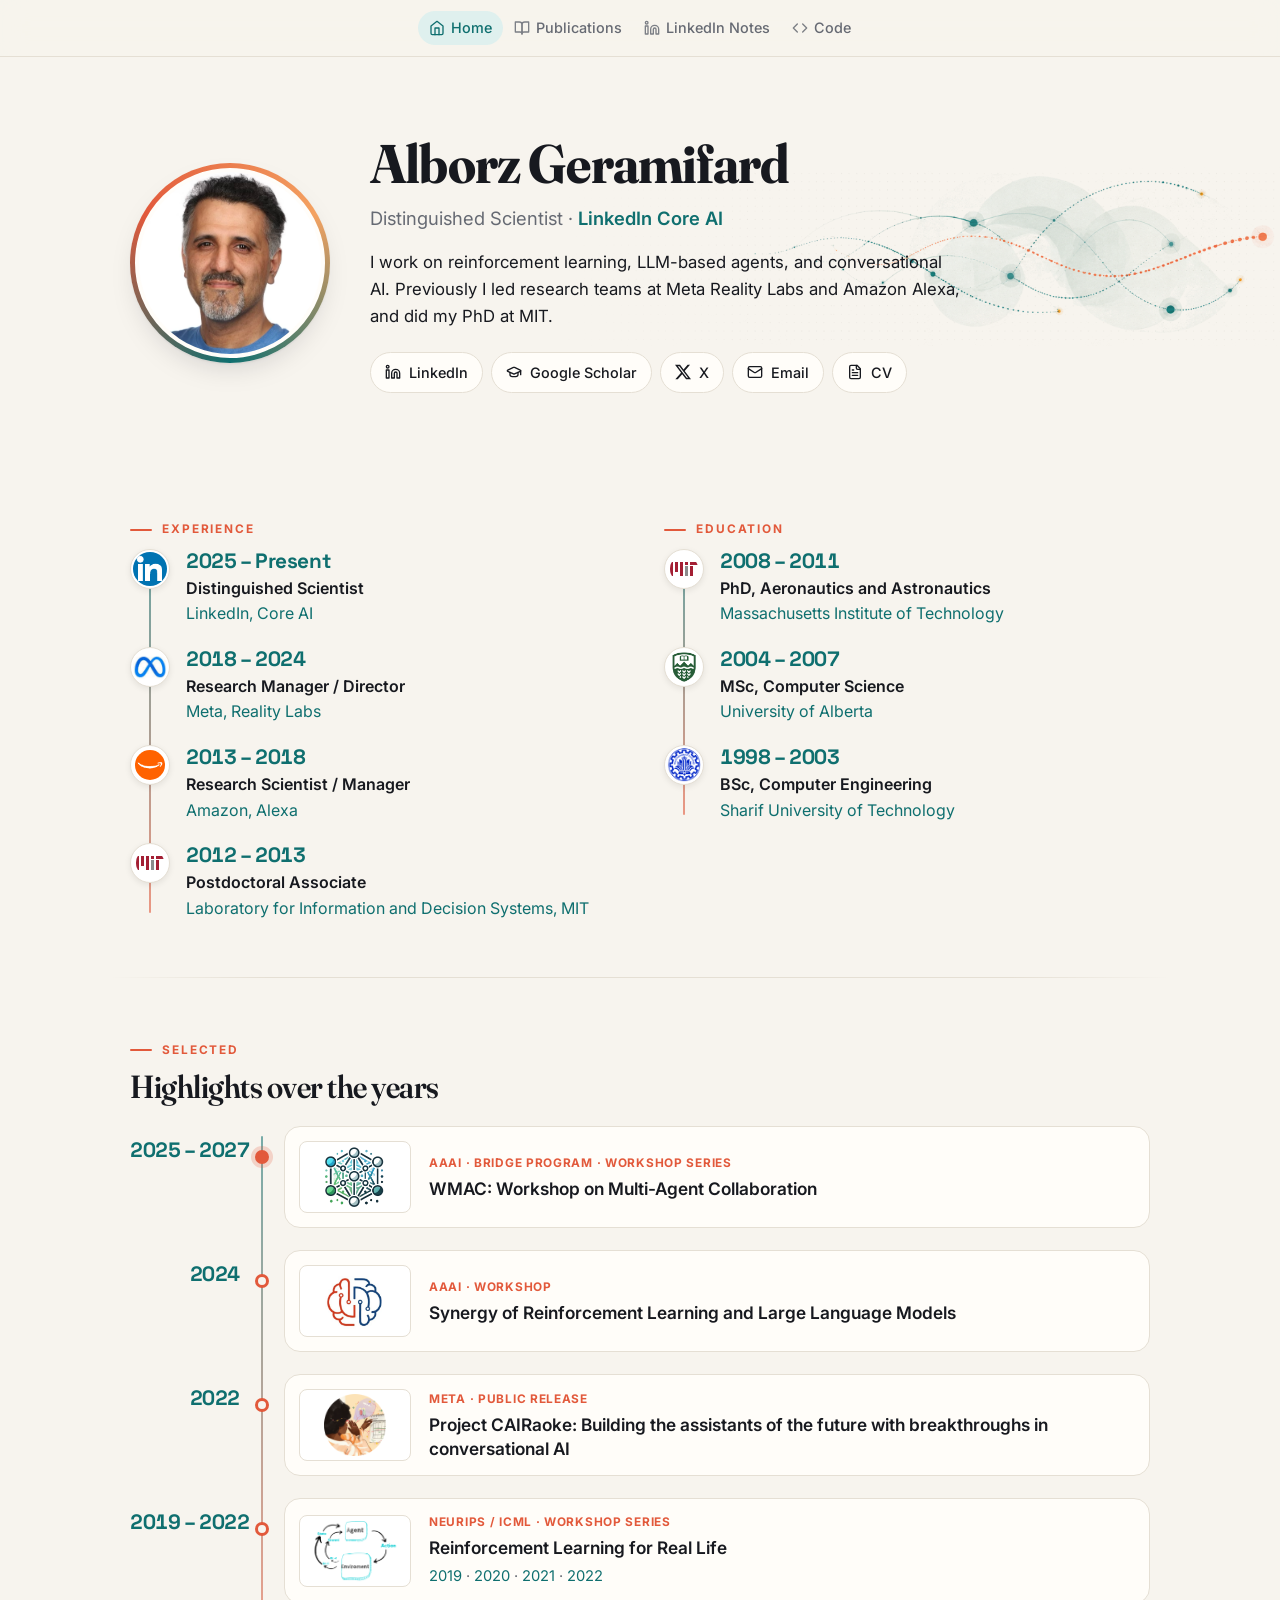
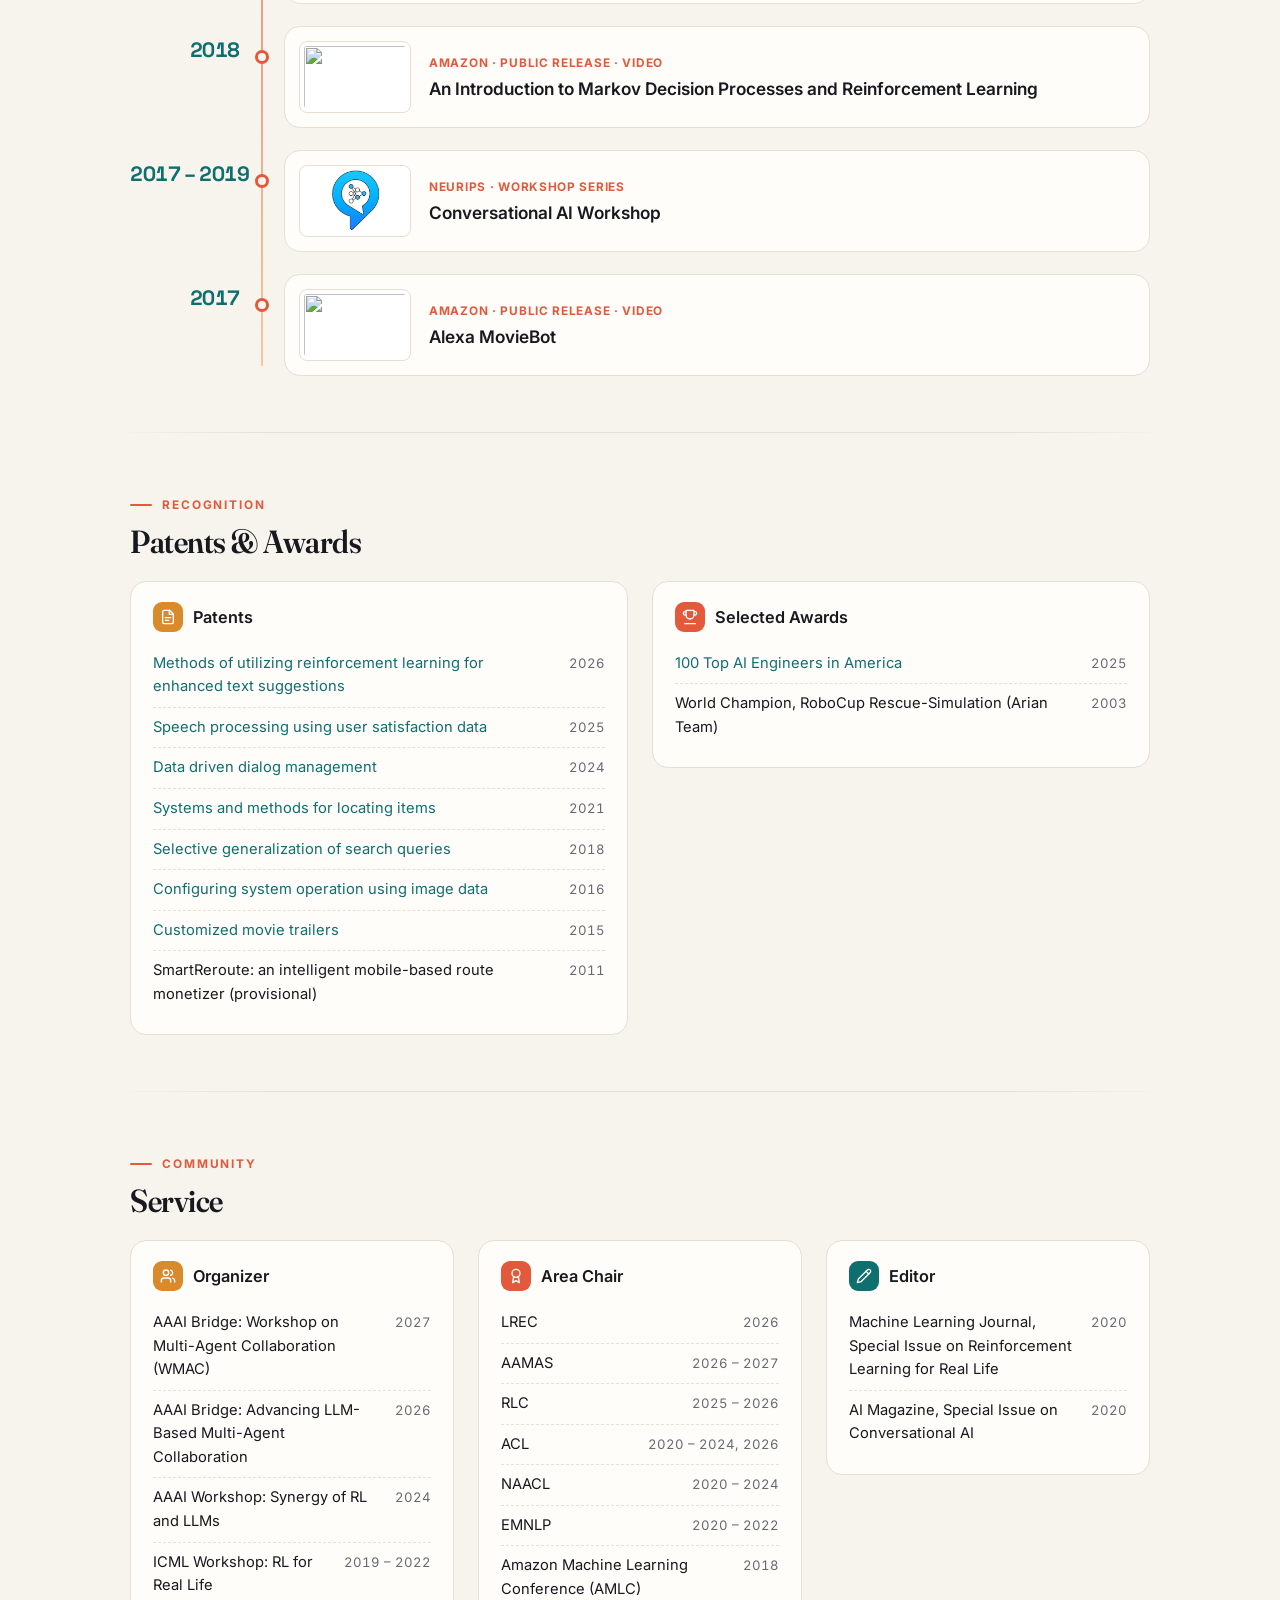
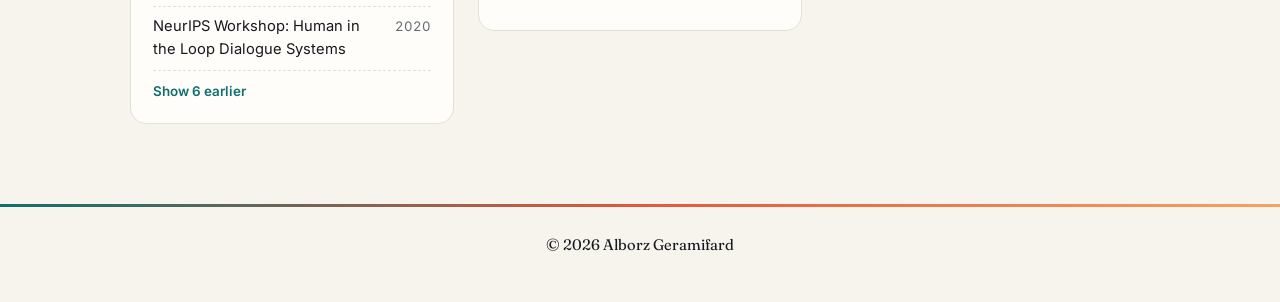
==== index.html @ 3a88ed51 "Link RL for Real Life highlight to the archive Co-Authored-By: Claude Fable 5.1 <noreply@anthropic.c" ====
<!doctype html>
<html lang="en">
<head>
  <meta charset="utf-8">
  <meta name="viewport" content="width=device-width, initial-scale=1">
  <title>Alborz Geramifard</title>
  <meta name="description" content="Distinguished Scientist at LinkedIn Core AI. Reinforcement learning, LLM-based agents, and conversational AI. Previously Meta Reality Labs, Amazon Alexa, and MIT.">
  <link rel="canonical" href="https://alborz-geramifard.com/">
  <meta property="og:type" content="profile">
  <meta property="og:site_name" content="Alborz Geramifard">
  <meta property="og:title" content="Alborz Geramifard">
  <meta property="og:description" content="Distinguished Scientist at LinkedIn Core AI. Reinforcement learning, LLM-based agents, and conversational AI. Previously Meta Reality Labs, Amazon Alexa, and MIT.">
  <meta property="og:url" content="https://alborz-geramifard.com/">
  <meta property="og:image" content="https://alborz-geramifard.com/assets/img/og.jpg">
  <meta property="og:image:width" content="1200">
  <meta property="og:image:height" content="630">
  <meta property="og:image:alt" content="Alborz Geramifard, Distinguished Scientist at LinkedIn Core AI">
  <meta name="twitter:card" content="summary_large_image">
  <meta name="twitter:site" content="@alborz17772">
  <meta name="twitter:title" content="Alborz Geramifard">
  <meta name="twitter:description" content="Distinguished Scientist at LinkedIn Core AI. Reinforcement learning, LLM-based agents, and conversational AI. Previously Meta Reality Labs, Amazon Alexa, and MIT.">
  <meta name="twitter:image" content="https://alborz-geramifard.com/assets/img/og.jpg">
  <script type="application/ld+json">
  {
    "@context": "https://schema.org",
    "@type": "Person",
    "name": "Alborz Geramifard",
    "url": "https://alborz-geramifard.com/",
    "image": "https://alborz-geramifard.com/assets/img/alborz.png",
    "jobTitle": "Distinguished Scientist",
    "worksFor": {"@type": "Organization", "name": "LinkedIn", "url": "https://www.linkedin.com/company/linkedin/"},
    "alumniOf": [
      {"@type": "CollegeOrUniversity", "name": "Massachusetts Institute of Technology"},
      {"@type": "CollegeOrUniversity", "name": "University of Alberta"},
      {"@type": "CollegeOrUniversity", "name": "Sharif University of Technology"}
    ],
    "knowsAbout": ["Reinforcement learning", "Large language model agents", "Conversational AI", "Dialog systems"],
    "sameAs": [
      "https://www.linkedin.com/in/alborzgeramifard/",
      "https://scholar.google.com/citations?user=5tT42pwAAAAJ",
      "https://twitter.com/alborz17772",
      "https://github.com/alborz-geramifard",
      "https://people.csail.mit.edu/agf/"
    ]
  }
  </script>
  <link rel="icon" href="assets/img/alborz.png">
  <link rel="preconnect" href="https://fonts.googleapis.com">
  <link rel="preconnect" href="https://fonts.gstatic.com" crossorigin>
  <link href="https://fonts.googleapis.com/css2?family=Fraunces:opsz,wght@9..144,600;9..144,700&family=Space+Grotesk:wght@500;600;700&family=Inter:wght@400;500;600;700&display=swap" rel="stylesheet">
  <link rel="stylesheet" href="assets/style.css?v=36">
  <!-- Google tag (gtag.js) -->
  <script async src="https://www.googletagmanager.com/gtag/js?id=G-N1V1ZB8K1T"></script>
  <script>
    window.dataLayer = window.dataLayer || [];
    function gtag(){dataLayer.push(arguments);}
    gtag('js', new Date());
    gtag('config', 'G-N1V1ZB8K1T');
  </script>
</head>
<body>

<nav class="nav">
  <div class="wrap">
    <ul>
      <li><a href="index.html" aria-current="page"><svg viewBox="0 0 24 24" fill="none" stroke="currentColor" stroke-width="2" stroke-linecap="round" stroke-linejoin="round"><path d="m3 9 9-7 9 7v11a2 2 0 0 1-2 2H5a2 2 0 0 1-2-2z"/><polyline points="9 22 9 12 15 12 15 22"/></svg><span>Home</span></a></li>
      <li><a href="publications.html"><svg viewBox="0 0 24 24" fill="none" stroke="currentColor" stroke-width="2" stroke-linecap="round" stroke-linejoin="round"><path d="M2 3h6a4 4 0 0 1 4 4v14a3 3 0 0 0-3-3H2z"/><path d="M22 3h-6a4 4 0 0 0-4 4v14a3 3 0 0 1 3-3h7z"/></svg><span>Publications</span></a></li>
      <li><a href="notes.html"><svg viewBox="0 0 24 24" fill="none" stroke="currentColor" stroke-width="2" stroke-linecap="round" stroke-linejoin="round"><path d="M16 8a6 6 0 0 1 6 6v7h-4v-7a2 2 0 0 0-2-2 2 2 0 0 0-2 2v7h-4v-7a6 6 0 0 1 6-6z"/><rect width="4" height="12" x="2" y="9"/><circle cx="4" cy="4" r="2"/></svg><span>LinkedIn Notes</span></a></li>
      <li><a href="code.html"><svg viewBox="0 0 24 24" fill="none" stroke="currentColor" stroke-width="2" stroke-linecap="round" stroke-linejoin="round"><polyline points="16 18 22 12 16 6"/><polyline points="8 6 2 12 8 18"/></svg><span>Code</span></a></li>
    </ul>
  </div>
</nav>

<header class="hero">
  <div class="wrap grid">
    <div class="avatar-ring"><img class="avatar" src="assets/img/alborz.png" alt="Portrait of Alborz Geramifard"></div>
    <div>
      <h1>Alborz Geramifard</h1>
      <div class="role">Distinguished Scientist · <b>LinkedIn Core AI</b></div>
      <p class="lede">I work on reinforcement learning, LLM-based agents, and conversational AI. Previously I led research teams at Meta Reality Labs and Amazon Alexa, and did my PhD at MIT.</p>
      <div class="links">
        <a href="https://www.linkedin.com/in/alborzgeramifard/" target="_blank" rel="noopener"><svg viewBox="0 0 24 24" fill="none" stroke="currentColor" stroke-width="2" stroke-linecap="round" stroke-linejoin="round"><path d="M16 8a6 6 0 0 1 6 6v7h-4v-7a2 2 0 0 0-2-2 2 2 0 0 0-2 2v7h-4v-7a6 6 0 0 1 6-6z"/><rect width="4" height="12" x="2" y="9"/><circle cx="4" cy="4" r="2"/></svg> LinkedIn</a>
        <a href="https://scholar.google.com/citations?user=5tT42pwAAAAJ&hl=en" target="_blank" rel="noopener"><svg viewBox="0 0 24 24" fill="none" stroke="currentColor" stroke-width="2" stroke-linecap="round" stroke-linejoin="round"><path d="M21.42 10.922a1 1 0 0 0-.019-1.838L12.83 5.18a2 2 0 0 0-1.66 0L2.6 9.08a1 1 0 0 0 0 1.832l8.57 3.908a2 2 0 0 0 1.66 0z"/><path d="M22 10v6"/><path d="M6 12.5V16a6 3 0 0 0 12 0v-3.5"/></svg> Google Scholar</a>
        <a href="https://twitter.com/alborz17772" target="_blank" rel="noopener"><svg viewBox="0 0 24 24" fill="currentColor"><path d="M18.9 1.15h3.68l-8.04 9.19L24 22.85h-7.4l-5.8-7.58-6.63 7.58H.48l8.6-9.83L0 1.15h7.59l5.24 6.93 6.07-6.93zm-1.29 19.5h2.04L6.49 3.24H4.3l13.31 17.41z"/></svg> X</a>
        <a href="mailto:alborz.geramifard@gmail.com"><svg viewBox="0 0 24 24" fill="none" stroke="currentColor" stroke-width="2" stroke-linecap="round" stroke-linejoin="round"><rect width="20" height="16" x="2" y="4" rx="2"/><path d="m22 7-8.97 5.7a1.94 1.94 0 0 1-2.06 0L2 7"/></svg> Email</a>
        <a href="cv.pdf" target="_blank" rel="noopener"><svg viewBox="0 0 24 24" fill="none" stroke="currentColor" stroke-width="2" stroke-linecap="round" stroke-linejoin="round"><path d="M15 2H6a2 2 0 0 0-2 2v16a2 2 0 0 0 2 2h12a2 2 0 0 0 2-2V7Z"/><path d="M14 2v4a2 2 0 0 0 2 2h4"/><path d="M10 9H8"/><path d="M16 13H8"/><path d="M16 17H8"/></svg> CV</a>
      </div>
    </div>
  </div>
</header>

<section id="about">
  <div class="wrap two-col">
    <div>
      <div class="eyebrow">Experience</div>
      <ul class="timeline">
        <li><img class="logo" src="assets/img/logos/linkedin.png" alt=""><span class="when">2025 – Present</span><span class="what">Distinguished Scientist</span><span class="where"><a href="https://www.linkedin.com/company/linkedin/" target="_blank" rel="noopener">LinkedIn, Core AI</a></span></li>
        <li><img class="logo" src="assets/img/logos/meta.png" alt=""><span class="when">2018 – 2024</span><span class="what">Research Manager / Director</span><span class="where"><a href="https://about.meta.com/realitylabs/" target="_blank" rel="noopener">Meta, Reality Labs</a></span></li>
        <li><img class="logo" src="assets/img/logos/amazon.png" alt=""><span class="when">2013 – 2018</span><span class="what">Research Scientist / Manager</span><span class="where"><a href="https://www.amazon.com/" target="_blank" rel="noopener">Amazon, Alexa</a></span></li>
        <li><img class="logo" src="assets/img/logos/mit.svg" alt=""><span class="when">2012 – 2013</span><span class="what">Postdoctoral Associate</span><span class="where"><a href="http://lids.mit.edu/" target="_blank" rel="noopener">Laboratory for Information and Decision Systems, MIT</a></span></li>
      </ul>
    </div>
    <div>
      <div class="eyebrow">Education</div>
      <ul class="timeline">
        <li><img class="logo" src="assets/img/logos/mit.svg" alt=""><span class="when">2008 – 2011</span><span class="what">PhD, Aeronautics and Astronautics</span><span class="where"><a href="http://web.mit.edu/aeroastro/" target="_blank" rel="noopener">Massachusetts Institute of Technology</a></span></li>
        <li><img class="logo" src="assets/img/logos/ualberta.png" alt=""><span class="when">2004 – 2007</span><span class="what">MSc, Computer Science</span><span class="where"><a href="http://cs.ualberta.ca/" target="_blank" rel="noopener">University of Alberta</a></span></li>
        <li><img class="logo" src="assets/img/logos/sharif.png" alt=""><span class="when">1998 – 2003</span><span class="what">BSc, Computer Engineering</span><span class="where"><a href="http://ce.sharif.edu/" target="_blank" rel="noopener">Sharif University of Technology</a></span></li>
      </ul>
    </div>
  </div>
</section>

<section id="highlights">
  <div class="wrap">
    <div class="eyebrow">Selected</div>
    <h2>Highlights over the years</h2>
    <ol class="hl">
      <li>
        <div class="hl-year">2025 – 2027</div>
        <a class="hl-card" href="https://multiagents.org/" target="_blank" rel="noopener">
          <img src="assets/img/hl-multiagent.png" alt="">
          <div><div class="meta">AAAI · Bridge program · Workshop series</div><h3>WMAC: Workshop on Multi-Agent Collaboration</h3></div>
        </a>
      </li>
      <li>
        <div class="hl-year">2024</div>
        <a class="hl-card" href="https://sites.google.com/view/rl-llm-aaai2024" target="_blank" rel="noopener">
          <img class="contain" src="assets/img/hl-rl-llm.png" alt="">
          <div><div class="meta">AAAI · Workshop</div><h3>Synergy of Reinforcement Learning and Large Language Models</h3></div>
        </a>
      </li>
      <li>
        <div class="hl-year">2022</div>
        <a class="hl-card" href="https://ai.meta.com/blog/project-cairaoke/" target="_blank" rel="noopener">
          <img src="assets/img/hl-cairaoke.png" alt="">
          <div><div class="meta">Meta · Public release</div><h3>Project CAIRaoke: Building the assistants of the future with breakthroughs in conversational AI</h3></div>
        </a>
      </li>
      <li>
        <div class="hl-year">2019 – 2022</div>
        <div class="hl-card">
          <img class="contain" src="assets/img/hl-rl4reallife.png" alt="">
          <div><div class="meta">NeurIPS / ICML · Workshop series</div><h3><a href="https://alborz-geramifard.com/rl4reallife/2022.html" target="_blank" rel="noopener">Reinforcement Learning for Real Life</a></h3>
            <p><a href="https://alborz-geramifard.com/rl4reallife/2019.html" target="_blank" rel="noopener">2019</a> · <a href="https://alborz-geramifard.com/rl4reallife/2020.html" target="_blank" rel="noopener">2020</a> · <a href="https://alborz-geramifard.com/rl4reallife/2021.html" target="_blank" rel="noopener">2021</a> · <a href="https://alborz-geramifard.com/rl4reallife/2022.html" target="_blank" rel="noopener">2022</a></p></div>
        </div>
      </li>
      <li>
        <div class="hl-year">2018</div>
        <a class="hl-card" href="https://www.youtube.com/watch?v=jpmZp3eX-wI" target="_blank" rel="noopener">
          <img src="https://img.youtube.com/vi/jpmZp3eX-wI/hqdefault.jpg" alt="" loading="lazy">
          <div><div class="meta">Amazon · Public release · Video</div><h3>An Introduction to Markov Decision Processes and Reinforcement Learning</h3></div>
        </a>
      </li>
      <li>
        <div class="hl-year">2017 – 2019</div>
        <a class="hl-card" href="https://alborz-geramifard.com/convai-workshop/2019.html" target="_blank" rel="noopener">
          <img class="contain" src="assets/img/hl-convai.png" alt="">
          <div><div class="meta">NeurIPS · Workshop series</div><h3>Conversational AI Workshop</h3></div>
        </a>
      </li>
      <li>
        <div class="hl-year">2017</div>
        <a class="hl-card" href="https://www.youtube.com/watch?v=ZZxwf6jSy2k" target="_blank" rel="noopener">
          <img src="https://img.youtube.com/vi/ZZxwf6jSy2k/hqdefault.jpg" alt="" loading="lazy">
          <div><div class="meta">Amazon · Public release · Video</div><h3>Alexa MovieBot</h3></div>
        </a>
      </li>
    </ol>
  </div>
</section>

<section id="patents">
  <div class="wrap">
    <div class="eyebrow">Recognition</div>
    <h2>Patents &amp; Awards</h2>
    <div class="service two">
      <div>
        <h3><span class="ic"><svg viewBox="0 0 24 24" fill="none" stroke="currentColor" stroke-width="2" stroke-linecap="round" stroke-linejoin="round"><path d="M14.5 2H6a2 2 0 0 0-2 2v16a2 2 0 0 0 2 2h12a2 2 0 0 0 2-2V7.5L14.5 2z"/><path d="M14 2v6h6"/><path d="M8 13h8"/><path d="M8 17h5"/></svg></span>Patents</h3>
        <ul>
          <li><span><a href="https://patents.google.com/patent/US12530526B2" target="_blank" rel="noopener">Methods of utilizing reinforcement learning for enhanced text suggestions</a></span> <span class="yr">2026</span></li>
          <li><span><a href="https://patents.google.com/patent/US12327562B1" target="_blank" rel="noopener">Speech processing using user satisfaction data</a></span> <span class="yr">2025</span></li>
          <li><span><a href="https://patents.google.com/patent/US20240153489A1" target="_blank" rel="noopener">Data driven dialog management</a></span> <span class="yr">2024</span></li>
          <li><span><a href="https://patents.google.com/patent/US10970774B1" target="_blank" rel="noopener">Systems and methods for locating items</a></span> <span class="yr">2021</span></li>
          <li><span><a href="https://patents.google.com/patent/US9953652B1" target="_blank" rel="noopener">Selective generalization of search queries</a></span> <span class="yr">2018</span></li>
          <li><span><a href="https://patents.google.com/patent/US9412361B1" target="_blank" rel="noopener">Configuring system operation using image data</a></span> <span class="yr">2016</span></li>
          <li><span><a href="https://patents.google.com/patent/US20150172787A1" target="_blank" rel="noopener">Customized movie trailers</a></span> <span class="yr">2015</span></li>
          <li><span>SmartReroute: an intelligent mobile-based route monetizer (provisional)</span> <span class="yr">2011</span></li>
        </ul>
      </div>
      <div>
        <h3><span class="ic"><svg viewBox="0 0 24 24" fill="none" stroke="currentColor" stroke-width="2" stroke-linecap="round" stroke-linejoin="round"><path d="M6 9H4.5a2.5 2.5 0 0 1 0-5H6"/><path d="M18 9h1.5a2.5 2.5 0 0 0 0-5H18"/><path d="M4 22h16"/><path d="M18 2H6v7a6 6 0 0 0 12 0V2Z"/></svg></span>Selected Awards</h3>
        <ul>
          <li><span><a href="https://aimmediahouse.com/recognitions-lists/the-100-top-ai-engineers-in-america" target="_blank" rel="noopener">100 Top AI Engineers in America</a></span> <span class="yr">2025</span></li>
          <li><span>World Champion, RoboCup Rescue-Simulation (Arian Team)</span> <span class="yr">2003</span></li>
        </ul>
      </div>
    </div>
  </div>
</section>

<section id="service">
  <div class="wrap">
    <div class="eyebrow">Community</div>
    <h2>Service</h2>
    <div class="service">
      <div>
        <h3><span class="ic"><svg viewBox="0 0 24 24" fill="none" stroke="currentColor" stroke-width="2" stroke-linecap="round" stroke-linejoin="round"><path d="M16 21v-2a4 4 0 0 0-4-4H6a4 4 0 0 0-4 4v2"/><circle cx="9" cy="7" r="4"/><path d="M22 21v-2a4 4 0 0 0-3-3.87"/><path d="M16 3.13a4 4 0 0 1 0 7.75"/></svg></span>Organizer</h3>
        <ul>
          <li>AAAI Bridge: Workshop on Multi-Agent Collaboration (WMAC) <span class="yr">2027</span></li>
          <li>AAAI Bridge: Advancing LLM-Based Multi-Agent Collaboration <span class="yr">2026</span></li>
          <li>AAAI Workshop: Synergy of RL and LLMs <span class="yr">2024</span></li>
          <li>ICML Workshop: RL for Real Life <span class="yr">2019 – 2022</span></li>
          <li>NeurIPS Workshop: Human in the Loop Dialogue Systems <span class="yr">2020</span></li>
          <li class="more">ACL Workshop: Safety for Conversational AI <span class="yr">2020</span></li>
          <li class="more">West Coast NLP Summit (WeCNLP) <span class="yr">2019 – 2020</span></li>
          <li class="more">NeurIPS Workshop: Conversational AI <span class="yr">2017 – 2019</span></li>
          <li class="more">NeurIPS Workshop: Advances in ML for Sensorimotor Control <span class="yr">2013</span></li>
          <li class="more">NeurIPS Workshop: Bayesian Nonparametric Models for Reliable Planning and Decision-Making Under Uncertainty <span class="yr">2013</span></li>
          <li class="more">CDC Workshop: Intelligent Planning and Control <span class="yr">2012</span></li>
        </ul>
        <button class="show-more" type="button" data-more="Show 6 earlier" data-less="Show fewer">Show 6 earlier</button>
      </div>
      <div>
        <h3><span class="ic"><svg viewBox="0 0 24 24" fill="none" stroke="currentColor" stroke-width="2" stroke-linecap="round" stroke-linejoin="round"><circle cx="12" cy="8" r="6"/><path d="M15.477 12.89 17 22l-5-3-5 3 1.523-9.11"/></svg></span>Area Chair</h3>
        <ul>
          <li>LREC <span class="yr">2026</span></li>
          <li>AAMAS <span class="yr">2026 – 2027</span></li>
          <li>RLC <span class="yr">2025 – 2026</span></li>
          <li>ACL <span class="yr">2020 – 2024, 2026</span></li>
          <li>NAACL <span class="yr">2020 – 2024</span></li>
          <li>EMNLP <span class="yr">2020 – 2022</span></li>
          <li>Amazon Machine Learning Conference (AMLC) <span class="yr">2018</span></li>
        </ul>
      </div>
      <div>
        <h3><span class="ic"><svg viewBox="0 0 24 24" fill="none" stroke="currentColor" stroke-width="2" stroke-linecap="round" stroke-linejoin="round"><path d="M17 3a2.85 2.83 0 1 1 4 4L7.5 20.5 2 22l1.5-5.5Z"/><path d="m15 5 4 4"/></svg></span>Editor</h3>
        <ul>
          <li>Machine Learning Journal, Special Issue on Reinforcement Learning for Real Life <span class="yr">2020</span></li>
          <li>AI Magazine, Special Issue on Conversational AI <span class="yr">2020</span></li>
        </ul>
      </div>
    </div>
  </div>
</section>

<footer>
  <div class="wrap">
    <span>© <span id="y"></span> Alborz Geramifard</span>
  </div>
</footer>
<script>
document.getElementById('y').textContent = new Date().getFullYear();
document.querySelectorAll('.show-more').forEach(b => b.addEventListener('click', () => {
  const box = b.parentElement, open = box.classList.toggle('open'); b.textContent = open ? b.dataset.less : b.dataset.more;
}));
</script>
</body>
</html>
---- assets/style.css ----
/* ---------- Design tokens ---------- */
:root {
  --bg: #f7f4ee;
  --bg-elev: #fffdf9;
  --text: #17191f;
  --muted: #666a73;
  --line: #e5dfd4;
  --accent: #0f6f6f;
  --accent-2: #e2593b;
  --accent-soft: #dff0ee;
  --coral-soft: #fde8e1;
  --amber-soft: #fff1d6;
  --chip: #efeae1;
  --ring: conic-gradient(from 180deg, #0f6f6f, #e2593b, #f4a261, #0f6f6f);
  --shadow: 0 1px 2px rgba(20,20,30,.06), 0 12px 32px -14px rgba(20,20,30,.22);
  --radius: 16px;
  --maxw: 1060px;
  --serif: "Fraunces", "Iowan Old Style", Georgia, serif;   /* display face: name, page titles, section headings */
  --display: "Space Grotesk", "Inter", -apple-system, sans-serif; /* labels and years */
  /* Year / date labels: edit these five lines and every year on the site follows */
  --year-font: var(--display);
  --year-size: 1.3rem;
  --year-weight: 700;
  --year-color: var(--accent);
  --year-tracking: -0.02em;
  --sans: "Inter", -apple-system, BlinkMacSystemFont, "Segoe UI", Roboto, Helvetica, Arial, sans-serif;
}
@media (prefers-color-scheme: dark) {
  :root:not([data-theme="light"]) {
    --bg: #111318; --bg-elev: #191c23; --text: #ecebe6; --muted: #9a9ca4; --line: #2a2e37;
    --accent: #5fcfcf; --accent-2: #ff8a6b; --accent-soft: #10303a; --coral-soft: #3b2119; --amber-soft: #3a2d12; --chip: #22262e;
    --shadow: 0 1px 2px rgba(0,0,0,.5), 0 16px 40px -16px rgba(0,0,0,.7);
  }
}
:root[data-theme="dark"] {
  --bg: #111318; --bg-elev: #191c23; --text: #ecebe6; --muted: #9a9ca4; --line: #2a2e37;
  --accent: #5fcfcf; --accent-2: #ff8a6b; --accent-soft: #10303a; --coral-soft: #3b2119; --amber-soft: #3a2d12; --chip: #22262e;
  --shadow: 0 1px 2px rgba(0,0,0,.5), 0 16px 40px -16px rgba(0,0,0,.7);
}

/* ---------- Base ---------- */
*, *::before, *::after { box-sizing: border-box; }
html { scroll-behavior: smooth; }
body {
  margin: 0; background: var(--bg); color: var(--text); font-family: var(--sans);
  font-size: 16px; line-height: 1.6; -webkit-font-smoothing: antialiased;
}
a { color: var(--accent); text-decoration: none; }
a:hover { text-decoration: underline; text-underline-offset: 3px; }
img { max-width: 100%; display: block; }
h1, h2, h3 { line-height: 1.15; margin: 0; }
h1, h2 { font-family: var(--serif); font-variation-settings: "opsz" 96, "SOFT" 30; letter-spacing: -0.015em; }
h2 { font-size: 2rem; font-weight: 600; margin-bottom: 1.25rem; }
h3 { font-size: 1.05rem; font-weight: 600; }
.wrap { max-width: var(--maxw); margin: 0 auto; padding: 0 20px; }
section { padding: 56px 0; position: relative; }
section + section::before {
  content: ""; position: absolute; top: 0; left: 50%; transform: translateX(-50%);
  width: min(var(--maxw), calc(100% - 40px)); height: 1px;
  background: linear-gradient(90deg, transparent, var(--line) 15%, var(--line) 85%, transparent);
}
.muted { color: var(--muted); }
.eyebrow {
  display: inline-flex; align-items: center; gap: 10px; font-size: .74rem; text-transform: uppercase;
  letter-spacing: .16em; color: var(--accent-2); font-weight: 700; margin-bottom: .6rem;
}
.eyebrow::before { content: ""; width: 22px; height: 2px; background: var(--accent-2); border-radius: 2px; }

/* ---------- Nav ---------- */
.nav {
  position: sticky; top: 0; z-index: 10; backdrop-filter: saturate(180%) blur(14px);
  background: color-mix(in srgb, var(--bg) 78%, transparent); border-bottom: 1px solid var(--line);
}
.nav .wrap { display: flex; align-items: center; justify-content: center; height: 56px; }
.brand {
  font-family: var(--serif); font-weight: 700; font-size: 1.15rem; color: var(--text); letter-spacing: -0.01em;
  white-space: nowrap; overflow: hidden; text-overflow: ellipsis; min-width: 0; margin-right: 12px;
}
.brand:hover { text-decoration: none; color: var(--accent); }
.nav ul { list-style: none; display: flex; gap: 0; margin: 0; padding: 0; flex-shrink: 0; }
.nav li a { display: inline-flex; align-items: center; gap: 6px; padding: 5px 11px; border-radius: 999px; color: var(--muted); font-weight: 500; font-size: .9rem; }
.nav li a svg { width: 16px; height: 16px; flex-shrink: 0; opacity: .85; }
.nav li a[aria-current="page"] svg { opacity: 1; }
.nav li a:hover { background: var(--chip); color: var(--text); text-decoration: none; }
.nav li a[aria-current="page"] { color: var(--accent); background: var(--accent-soft); }

/* ---------- Hero ---------- */
.hero { position: relative; padding: 76px 0 64px; overflow: hidden; }
.hero::before {
  content: ""; position: absolute; top: 0; bottom: 0; right: 0; left: 44%; z-index: -1;
  background: url("img/banner.png") right center / contain no-repeat;
  -webkit-mask-image: linear-gradient(90deg, transparent 0%, #000 34%); mask-image: linear-gradient(90deg, transparent 0%, #000 34%);
}
.hero::after {
  content: ""; position: absolute; inset: 0; z-index: -1; pointer-events: none;
  background: none;
}
@media (prefers-color-scheme: dark) { :root:not([data-theme="light"]) .hero::before { opacity: .7; } }
:root[data-theme="dark"] .hero::before { opacity: .7; }
.hero .grid { display: grid; grid-template-columns: 200px 1fr; gap: 40px; align-items: center; }
.avatar-ring { width: 200px; height: 200px; border-radius: 50%; padding: 5px; background: var(--ring); box-shadow: var(--shadow); }
.avatar { width: 100%; height: 100%; border-radius: 50%; object-fit: cover; border: 4px solid var(--bg-elev); background: var(--bg-elev); }
.hero h1 { font-size: clamp(2.4rem, 5vw, 3.4rem); font-weight: 700; }
.hero .role { font-size: 1.15rem; color: var(--muted); margin: 8px 0 16px; }
.hero .role b { color: var(--accent); font-weight: 600; }
.hero p.lede { max-width: 54ch; margin: 0 0 22px; font-size: 1.05rem; }
.links { display: flex; flex-wrap: wrap; gap: 8px; }
.links a {
  display: inline-flex; align-items: center; gap: 8px; padding: 8px 14px; border-radius: 999px;
  background: var(--bg-elev); color: var(--text); font-weight: 500; font-size: .9rem; border: 1px solid var(--line);
  transition: transform .15s ease, border-color .15s ease, color .15s ease;
}
.links a:hover { border-color: var(--accent); color: var(--accent); text-decoration: none; transform: translateY(-1px); }
.links svg { width: 16px; height: 16px; }


/* ---------- Timeline ---------- */
.two-col { display: grid; grid-template-columns: 1fr 1fr; gap: 48px; }
.timeline { list-style: none; margin: 0; padding: 0 0 0 22px; position: relative; }
.timeline::before { content: ""; position: absolute; left: 5px; top: 8px; bottom: 8px; width: 2px; background: linear-gradient(180deg, var(--accent), var(--accent-2)); border-radius: 2px; opacity: .6; }
.timeline li { position: relative; padding: 0 0 20px; }
.timeline li:last-child { padding-bottom: 0; }
.timeline li::before {
  content: ""; position: absolute; left: -22px; top: 7px; width: 12px; height: 12px; border-radius: 50%;
  background: var(--bg); border: 3px solid var(--accent);
}
.timeline li:first-child::before { background: var(--accent); box-shadow: 0 0 0 4px color-mix(in srgb, var(--accent) 20%, transparent); }
.timeline .when { display: block; margin-bottom: 2px; }
.timeline .what { font-weight: 600; display: block; margin-top: 2px; }
.timeline .where { color: var(--muted); font-weight: 400; }

/* ---------- Cards ---------- */
.cards { display: grid; grid-template-columns: repeat(3, 1fr); gap: 20px; }
@media (max-width: 900px) { .cards { grid-template-columns: repeat(2, 1fr); } }
@media (max-width: 560px) { .cards { grid-template-columns: 1fr; } }
.card {
  background: var(--bg-elev); border: 1px solid var(--line); border-radius: var(--radius); overflow: hidden;
  display: flex; flex-direction: column; color: var(--text); position: relative;
  transition: transform .2s ease, box-shadow .2s ease, border-color .2s ease;
}
a.card:hover { transform: translateY(-4px); box-shadow: var(--shadow); border-color: color-mix(in srgb, var(--accent) 40%, var(--line)); text-decoration: none; }
.card .thumb { aspect-ratio: 16/10; background: var(--chip); overflow: hidden; }
.card .thumb img { width: 100%; height: 100%; object-fit: cover; transition: transform .4s ease; }
a.card:hover .thumb img { transform: scale(1.04); }
.card .thumb.contain { background: #fff; }
.card .thumb.contain img { object-fit: contain; padding: 20px; }
.card .body { padding: 16px 18px 18px; }
.card .meta { font-size: .76rem; color: var(--accent-2); font-weight: 700; letter-spacing: .06em; text-transform: uppercase; margin-bottom: 6px; }
.card h3 { font-size: 1.02rem; line-height: 1.35; }
.card p { margin: 8px 0 0; color: var(--muted); font-size: .92rem; }

/* ---------- Service ---------- */
.service { display: grid; grid-template-columns: repeat(3, 1fr); gap: 24px; align-items: start; }
.service > div { background: var(--bg-elev); border: 1px solid var(--line); border-radius: var(--radius); padding: 20px 22px; }
.service h3 { display: flex; align-items: center; gap: 10px; margin-bottom: 12px; font-family: var(--serif); font-size: 1.25rem; }
.service h3 .ic { width: 30px; height: 30px; border-radius: 9px; display: grid; place-items: center; color: #fff; flex-shrink: 0; }
.service h3 .ic svg { width: 16px; height: 16px; }
.service > div:nth-child(1) .ic { background: #d98b2b; }
.service > div:nth-child(2) .ic { background: var(--accent-2); }
.service > div:nth-child(3) .ic { background: var(--accent); }
.service.two { grid-template-columns: repeat(2, 1fr); }
.service ul { list-style: none; margin: 0; padding: 0; }
.service li { display: flex; justify-content: space-between; align-items: baseline; gap: 12px; padding: 8px 0; border-bottom: 1px dashed var(--line); font-size: .92rem; }
.service li:last-child { border-bottom: 0; }
.service .yr { color: var(--muted); white-space: nowrap; flex-shrink: 0; font-size: .82rem; font-variant-numeric: tabular-nums; }

/* ---------- Page heads (Publications / Code) ---------- */
.page-head { padding: 56px 20px 24px; position: relative; }
.page-head h1 { font-size: clamp(2.2rem, 5vw, 3rem); font-weight: 700; }
.page-head p { font-size: 1.05rem; }
.toolbar { display: flex; gap: 12px; align-items: center; flex-wrap: wrap; margin-top: 20px; }
.toolbar input {
  flex: 1 1 280px; padding: 11px 16px; border-radius: 12px; border: 1px solid var(--line);
  background: var(--bg-elev); color: var(--text); font: inherit; font-size: .95rem; box-shadow: var(--shadow);
}
.toolbar input:focus { outline: 2px solid var(--accent); outline-offset: 1px; border-color: transparent; }
.count { color: var(--muted); font-size: .9rem; }

/* ---------- Publications ---------- */
.year { padding: 28px 0 8px; display: grid; grid-template-columns: 110px 1fr; gap: 24px; }
.year h2 { padding-top: 4px; position: sticky; top: 70px; align-self: start; }
.pubs { list-style: none; margin: 0; padding: 0; }
.pub { padding: 16px 18px; margin-bottom: 10px; background: var(--bg-elev); border: 1px solid var(--line); border-radius: 12px; transition: border-color .15s ease, box-shadow .15s ease; }
.pub:hover { border-color: color-mix(in srgb, var(--accent) 35%, var(--line)); box-shadow: var(--shadow); }
.pub .title { font-weight: 600; font-size: 1.02rem; line-height: 1.35; }
.pub .authors { color: var(--muted); font-size: .92rem; margin-top: 3px; }
.pub .authors b { color: var(--text); font-weight: 600; }
.pub .venue { font-size: .9rem; margin-top: 2px; color: var(--muted); font-style: italic; }
.pub .tags { display: flex; flex-wrap: wrap; gap: 6px; margin-top: 10px; }
.pill {
  display: inline-block; padding: 3px 11px; border-radius: 999px; font-size: .78rem; font-weight: 600;
  background: var(--chip); color: var(--text); border: 1px solid transparent;
}
a.pill { background: var(--accent-soft); color: var(--accent); }
a.pill:hover { border-color: var(--accent); text-decoration: none; }
a.pill[href*="github"] { background: var(--amber-soft); color: #8a5a00; }
a.pill[href*="youtube"], a.pill[href*="techtalks"] { background: var(--coral-soft); color: var(--accent-2); }
@media (prefers-color-scheme: dark) { :root:not([data-theme="light"]) a.pill[href*="github"] { color: #f4c56b; } }
:root[data-theme="dark"] a.pill[href*="github"] { color: #f4c56b; }
.pill.award { background: var(--amber-soft); color: #8a5a00; }
@media (prefers-color-scheme: dark) { :root:not([data-theme="light"]) .pill.award { color: #f4c56b; } }
:root[data-theme="dark"] .pill.award { color: #f4c56b; }
.pill.note { background: transparent; color: var(--muted); border-color: var(--line); font-weight: 500; }
.year.hidden, .pub.hidden { display: none; }

/* ---------- Code page ---------- */
.projects { display: grid; gap: 22px; }
.project {
  display: grid; grid-template-columns: 320px 1fr; gap: 24px; background: var(--bg-elev); border: 1px solid var(--line);
  border-radius: var(--radius); overflow: hidden; transition: box-shadow .2s ease, border-color .2s ease;
}
.project:hover { box-shadow: var(--shadow); border-color: color-mix(in srgb, var(--accent) 35%, var(--line)); }
.project .thumb { background: #fff; display: flex; align-items: center; justify-content: center; padding: 16px; border-right: 1px solid var(--line); }
.project .thumb img { max-height: 230px; object-fit: contain; }
.project .body { padding: 24px 26px; }
.project h3 { font-family: var(--serif); font-size: 1.45rem; margin-bottom: 8px; }
.project p { margin: 0 0 14px; color: var(--muted); }
.project code { font-size: .9em; background: var(--chip); padding: 1px 6px; border-radius: 6px; }
.btn { display: inline-flex; align-items: center; gap: 8px; padding: 9px 16px; border-radius: 999px; background: var(--accent); color: #fff; font-weight: 600; font-size: .9rem; transition: transform .15s ease, filter .15s ease; }
.btn:hover { text-decoration: none; filter: brightness(1.08); transform: translateY(-1px); }
.btn svg { width: 15px; height: 15px; }

/* ---------- Footer ---------- */
footer { margin-top: 24px; border-top: 1px solid var(--line); padding: 28px 0 44px; color: var(--muted); font-size: .88rem; position: relative; }
footer::before { content: ""; position: absolute; top: -1px; left: 0; right: 0; height: 3px; background: linear-gradient(90deg, var(--accent), var(--accent-2), #f4a261); }
footer .wrap { display: flex; justify-content: center; }

/* ---------- Responsive ---------- */
@media (max-width: 1100px) { .hero::before { left: 54%; } }
@media (max-width: 760px) {
  .hero { padding: 44px 0 32px; }
  .hero::before { left: 0; background-size: cover; background-position: center; opacity: .3; -webkit-mask-image: none; mask-image: none; }
  .hero .grid { grid-template-columns: 1fr; gap: 22px; text-align: center; }
  .avatar-ring { margin: 0 auto; width: 160px; height: 160px; }
  .hero p.lede { margin-left: auto; margin-right: auto; }
  .links { justify-content: center; }
  .two-col, .service, .service.two { grid-template-columns: 1fr; gap: 28px; }
  .year { grid-template-columns: 1fr; gap: 4px; }
  .year h2 { position: static; }
  .project { grid-template-columns: 1fr; }
  .project .thumb { border-right: 0; border-bottom: 1px solid var(--line); }
  .nav li a { padding: 6px 9px; font-size: .9rem; }
  h2 { font-size: 1.7rem; }
}
@media (max-width: 560px) {
  .nav li a span { display: none; }
  .nav li a { padding: 8px 10px; }
  .nav li a svg { width: 18px; height: 18px; }
}
@media (max-width: 480px) {
  .brand { font-size: 1rem; }
  .hero h1 { font-size: 2.1rem; }
}

/* ---------- Nav brand with avatar ---------- */
.brand { display: inline-flex; align-items: center; gap: 10px; }
.mono {
  width: 34px; height: 34px; border-radius: 50%; display: grid; place-items: center; flex-shrink: 0;
  font-family: var(--serif); font-weight: 700; font-size: .95rem; letter-spacing: -0.02em; color: #fff;
  background: linear-gradient(135deg, var(--accent), var(--accent-2)); box-shadow: 0 2px 6px rgba(0,0,0,.12);
}
.brand:hover .mono { filter: brightness(1.08); }
.brand--home { margin-right: 0; }

/* ---------- Timeline with logos ---------- */
.timeline { padding-left: 56px; }
.timeline::before { left: 19px; }
.timeline li::before { display: none; }
.timeline .logo {
  position: absolute; left: -56px; top: 0; width: 40px; height: 40px; border-radius: 50%; object-fit: contain;
  padding: 5px; background: #fff; border: 1px solid var(--line); box-shadow: 0 2px 6px rgba(0,0,0,.08);
}
.timeline li { min-height: 44px; }
.timeline .logo[src*="amazon"] { padding: 4px; }
.timeline .logo[src*="mit"] { padding: 5px; }
.timeline .logo[src*="linkedin"], .timeline .logo[src*="meta"], .timeline .logo[src*="ualberta"], .timeline .logo[src*="sharif"] { padding: 2px; }

/* ---------- Highlights timeline ---------- */
.hl { list-style: none; margin: 0; padding: 0; position: relative; }
.hl::before { content: ""; position: absolute; left: 131px; top: 10px; bottom: 10px; width: 2px; background: linear-gradient(180deg, var(--accent), var(--accent-2) 60%, #f4a261); border-radius: 2px; opacity: .55; }
.hl li { display: grid; grid-template-columns: 110px 1fr; gap: 44px; padding: 0 0 22px; position: relative; }
.hl li:last-child { padding-bottom: 0; }
.hl li::before { content: ""; position: absolute; left: 125px; top: 24px; width: 14px; height: 14px; border-radius: 50%; background: var(--bg); border: 3px solid var(--accent-2); z-index: 1; }
.hl li:first-child::before { background: var(--accent-2); box-shadow: 0 0 0 4px color-mix(in srgb, var(--accent-2) 22%, transparent); }
.hl-year { text-align: right; padding-top: 12px; white-space: nowrap; }
.hl-card {
  display: grid; grid-template-columns: 112px 1fr; gap: 18px; align-items: center; color: var(--text);
  background: var(--bg-elev); border: 1px solid var(--line); border-radius: var(--radius); padding: 14px; transition: transform .2s ease, box-shadow .2s ease, border-color .2s ease;
}
a.hl-card:hover { transform: translateX(4px); box-shadow: var(--shadow); border-color: color-mix(in srgb, var(--accent) 40%, var(--line)); text-decoration: none; }
.hl-card img { width: 112px; height: 72px; object-fit: contain; border-radius: 8px; background: #fff; padding: 4px; border: 1px solid var(--line); }
.hl-card .meta { font-size: .74rem; color: var(--accent-2); font-weight: 700; letter-spacing: .06em; text-transform: uppercase; margin-bottom: 4px; }
.hl-card h3 { font-size: 1.08rem; line-height: 1.35; }
.hl-card p { margin: 6px 0 0; color: var(--muted); font-size: .92rem; }
@media (max-width: 760px) {
  .hl::before, .hl li::before { display: none; }
  .hl li { grid-template-columns: 1fr; gap: 6px; }
  .hl-year { text-align: left; padding-top: 0; }
  .hl-card { grid-template-columns: 112px 1fr; }
}

/* ---------- Publications: elegant list ---------- */
.filters { display: flex; gap: 6px; flex-wrap: wrap; }
.filters button {
  font: inherit; font-size: .82rem; font-weight: 600; padding: 6px 13px; border-radius: 999px; cursor: pointer;
  background: transparent; color: var(--muted); border: 1px solid var(--line);
}
.filters button:hover { color: var(--text); border-color: var(--muted); }
.filters button.on { background: var(--accent); color: #fff; border-color: var(--accent); }
.year { grid-template-columns: 120px 1fr; gap: 32px; padding: 26px 0 2px; }
.pub { padding: 10px 0 10px 20px; margin: 0; background: transparent; border: 0; border-left: 2px solid var(--line); border-radius: 0; position: relative; transition: border-color .2s ease; }
.pub:hover { box-shadow: none; border-left-color: var(--accent-2); }
.pub::before { content: ""; position: absolute; left: -6px; top: 17px; width: 10px; height: 10px; border-radius: 50%; background: var(--bg); border: 2px solid var(--line); transition: border-color .2s ease, background .2s ease; }
.pub:hover::before { border-color: var(--accent-2); background: var(--accent-2); }
.pub .title { font-family: var(--serif); font-weight: 600; font-size: 1.08rem; line-height: 1.3; letter-spacing: -0.005em; }
.pub .title a { color: var(--text); }
.pub .title a:hover { color: var(--accent); text-decoration: none; }
.pub .authors { margin-top: 2px; font-size: .86rem; line-height: 1.45; }
.pub .venue { font-style: normal; margin-top: 1px; color: var(--muted); font-size: .84rem; line-height: 1.45; }
.pub .venue em { font-style: italic; color: var(--text); }
.pub .tags { margin-top: 5px; gap: 12px; align-items: center; }
.pub .tags a { font-size: .8rem; font-weight: 600; color: var(--accent); display: inline-flex; align-items: center; gap: 5px; background: none; padding: 0; border: 0; border-radius: 0; }
.pub .tags a::before { content: ""; width: 6px; height: 6px; border-radius: 50%; background: currentColor; opacity: .6; }
.pub .tags a:hover { text-decoration: underline; text-underline-offset: 3px; }
.pub .tags a[href*="github"] { color: #b06d00; }
.pub .tags a[href*="youtube"], .pub .tags a[href*="techtalks"] { color: var(--accent-2); }
.pub .tags .pill { font-size: .74rem; padding: 2px 9px; }
.pub .tags .pill.award { background: var(--amber-soft); color: #8a5a00; }
.pub .tags .pill.note { color: var(--muted); border-color: var(--line); background: transparent; }
@media (max-width: 760px) { .year { grid-template-columns: 1fr; } }

/* ---------- Notes (LinkedIn articles) ---------- */
.post-year { padding: 28px 0 4px; display: grid; grid-template-columns: 120px 1fr; gap: 32px; }
.post-year::before { display: none; }
.post-year h2 { padding-top: 4px; position: sticky; top: 70px; align-self: start; margin: 0; }
.posts { list-style: none; margin: 0; padding: 0; position: relative; }
.posts::before { content: ""; position: absolute; left: 0; top: 8px; bottom: 8px; width: 2px; background: var(--line); }
.post { position: relative; padding: 4px 0 26px 26px; }
.post:last-child { padding-bottom: 8px; }
.post::before { content: ""; position: absolute; left: -4px; top: 11px; width: 10px; height: 10px; border-radius: 50%; background: var(--bg); border: 2px solid var(--accent-2); }
.post time { display: block; margin-bottom: 8px; }
.note-card {
  display: grid; grid-template-columns: 220px 1fr; gap: 0; color: var(--text); overflow: hidden;
  background: var(--bg-elev); border: 1px solid var(--line); border-radius: var(--radius); transition: transform .2s ease, border-color .2s ease, box-shadow .2s ease;
}
.note-card:hover { text-decoration: none; transform: translateY(-3px); border-color: color-mix(in srgb, var(--accent) 40%, var(--line)); box-shadow: var(--shadow); }
.note-cover { background: var(--chip); min-height: 150px; }
.note-cover img { width: 100%; height: 100%; object-fit: cover; transition: transform .4s ease; }
.note-card:hover .note-cover img { transform: scale(1.04); }
.note-body { padding: 18px 22px 16px; display: flex; flex-direction: column; }
.note-body h3 { font-family: var(--serif); font-size: 1.3rem; font-weight: 600; line-height: 1.25; margin-bottom: 8px; }
.note-body p { margin: 0; color: var(--muted); font-size: .95rem; line-height: 1.55; }
.note-cta { margin-top: auto; padding-top: 12px; font-size: .84rem; font-weight: 600; color: var(--accent); }
@media (max-width: 760px) {
  .post-year { grid-template-columns: 1fr; gap: 6px; } .post-year h2 { position: static; }
  .note-card { grid-template-columns: 1fr; } .note-cover { aspect-ratio: 16/9; min-height: 0; }
}

/* ---------- Typography system: serif = page/section headings + years; sans = everything else ---------- */
.pub .title, .note-body h3, .project h3, .service h3, .hl-card h3, .card h3 {
  font-family: var(--sans); font-weight: 600; font-size: 1.08rem; line-height: 1.35; letter-spacing: 0;
}
.pub .title { font-size: 1.08rem; }
.note-body h3 { margin-bottom: 8px; }
.project h3 { margin-bottom: 6px; }
.service h3 { font-size: 1.02rem; }
.hero .role { font-family: var(--sans); }
h2 { font-size: 2rem; }
.page-head h1 { font-size: clamp(2.2rem, 4.5vw, 3rem); }


/* ---------- Year / date labels: one rule for the whole site (tokens are in :root) ---------- */
.hl-year, .year h2, .post-year h2, .timeline .when, .post time {
  font-variation-settings: normal; font-family: var(--year-font); font-size: var(--year-size); font-weight: var(--year-weight); color: var(--year-color);
  letter-spacing: var(--year-tracking); line-height: 1.2; text-transform: none;
  font-variant-numeric: tabular-nums; margin: 0;
}
.post time .rt { font-family: var(--sans); font-size: .78rem; font-weight: 600; letter-spacing: .06em; text-transform: uppercase; color: var(--muted); margin-left: 10px; }
@media (max-width: 760px) { :root { --year-size: 1.2rem; } }

footer .wrap > span:first-child { font-family: var(--serif); font-variation-settings: "opsz" 48, "SOFT" 30; font-size: .95rem; color: var(--text); }

/* ---------- Notes: keep the date clear of the card when it lifts on hover ---------- */
.post time { margin-bottom: 14px; }
.post .note-card { margin-top: 2px; }
.note-card:hover { transform: translateY(-2px); }

/* ---------- Collapsible lists ---------- */
.service li.more { display: none; }
.service .open li.more { display: flex; }
.show-more { margin-top: 10px; font: inherit; font-size: .84rem; font-weight: 600; color: var(--accent); background: none; border: 0; padding: 0; cursor: pointer; }
.show-more:hover { text-decoration: underline; }

.hl-card h3 a { color: var(--text); }
.hl-card h3 a:hover { color: var(--accent); text-decoration: none; }
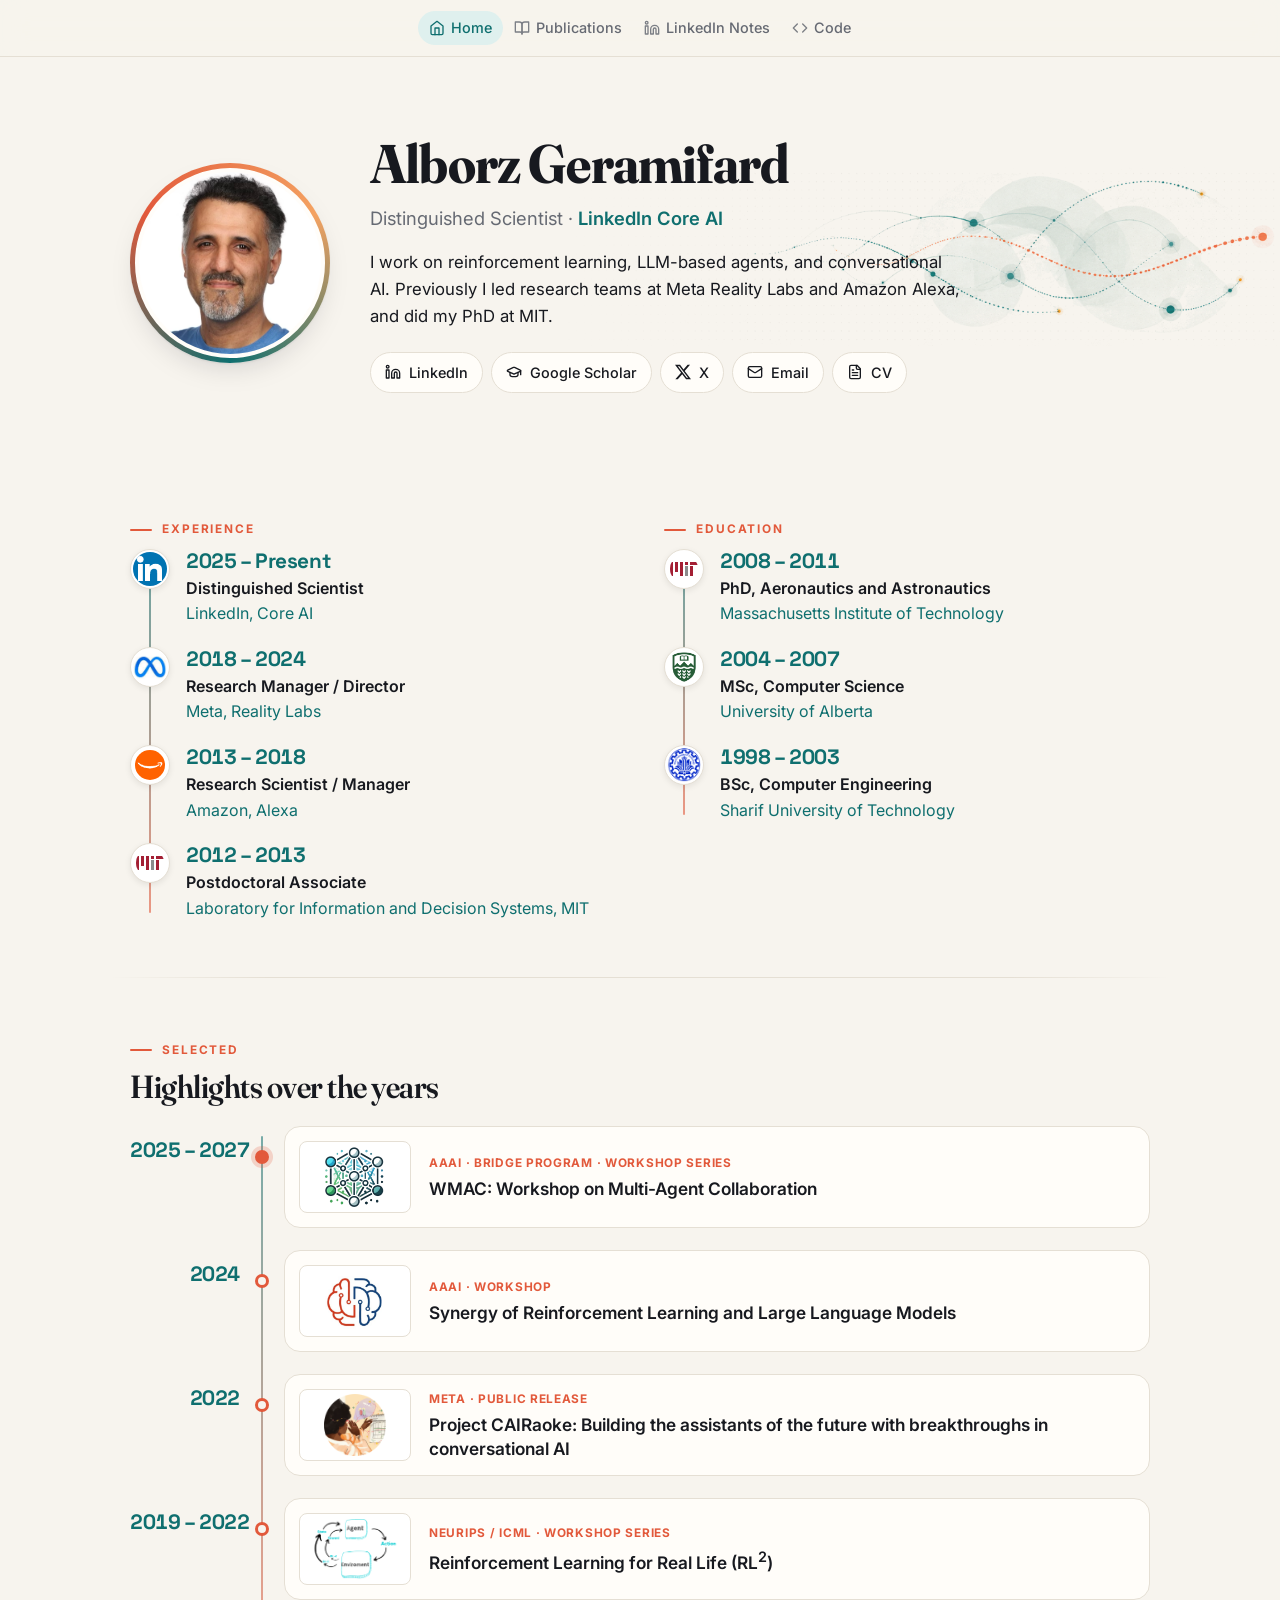
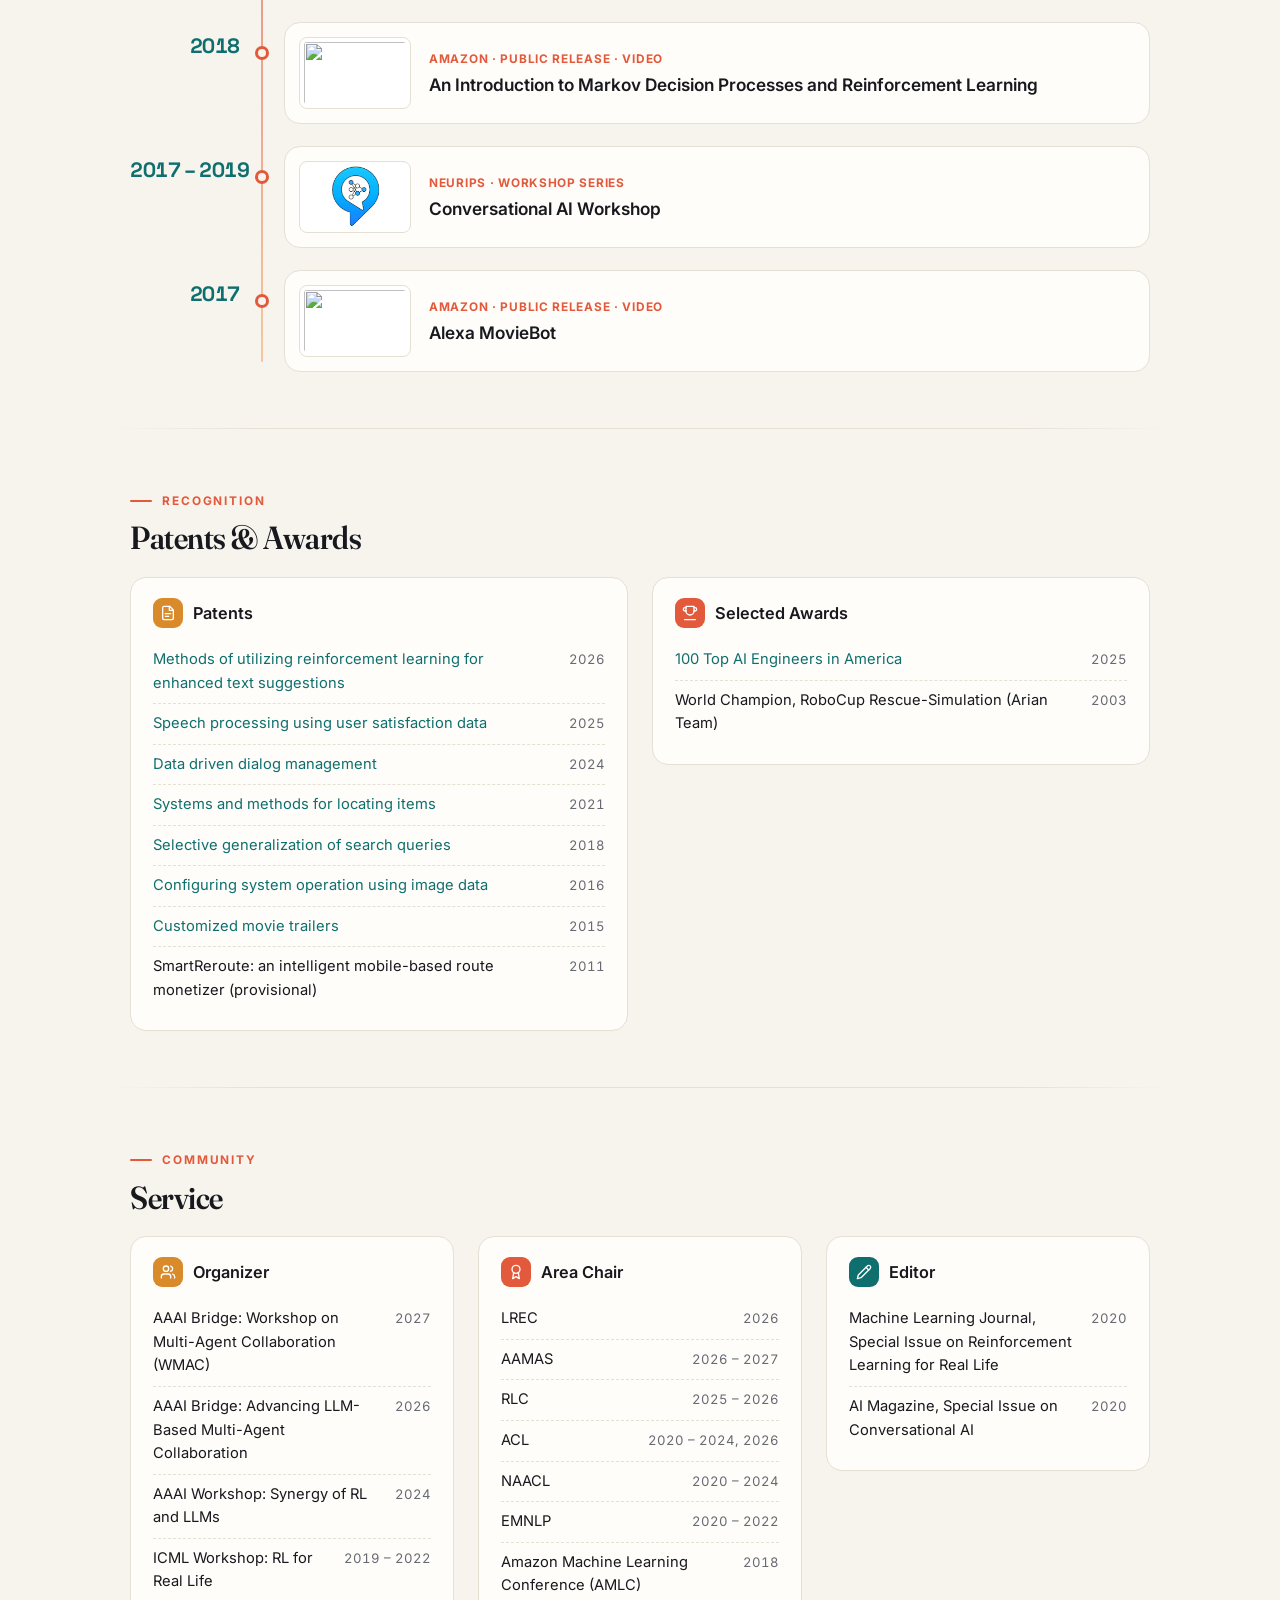
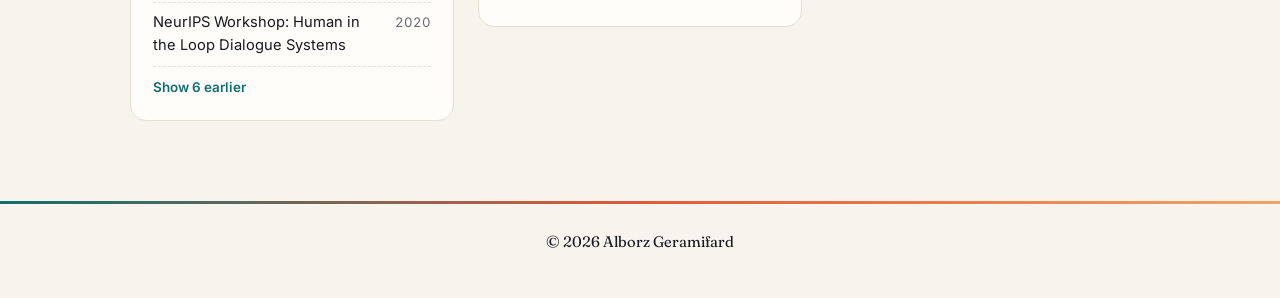
==== commit 685fb78a: "RL4RealLife highlight: single link to the 2022 archive page Co-Authored-By: Claude Fable 5.1 <norepl" ====
--- a/index.html
+++ b/index.html
@@ -139,11 +139,10 @@
       </li>
       <li>
         <div class="hl-year">2019 – 2022</div>
-        <div class="hl-card">
+        <a class="hl-card" href="https://alborz-geramifard.com/rl4reallife/2022.html" target="_blank" rel="noopener">
           <img class="contain" src="assets/img/hl-rl4reallife.png" alt="">
-          <div><div class="meta">NeurIPS / ICML · Workshop series</div><h3><a href="https://alborz-geramifard.com/rl4reallife/2022.html" target="_blank" rel="noopener">Reinforcement Learning for Real Life</a></h3>
-            <p><a href="https://alborz-geramifard.com/rl4reallife/2019.html" target="_blank" rel="noopener">2019</a> · <a href="https://alborz-geramifard.com/rl4reallife/2020.html" target="_blank" rel="noopener">2020</a> · <a href="https://alborz-geramifard.com/rl4reallife/2021.html" target="_blank" rel="noopener">2021</a> · <a href="https://alborz-geramifard.com/rl4reallife/2022.html" target="_blank" rel="noopener">2022</a></p></div>
-        </div>
+          <div><div class="meta">NeurIPS / ICML · Workshop series</div><h3>Reinforcement Learning for Real Life (RL<sup>2</sup>)</h3></div>
+        </a>
       </li>
       <li>
         <div class="hl-year">2018</div>
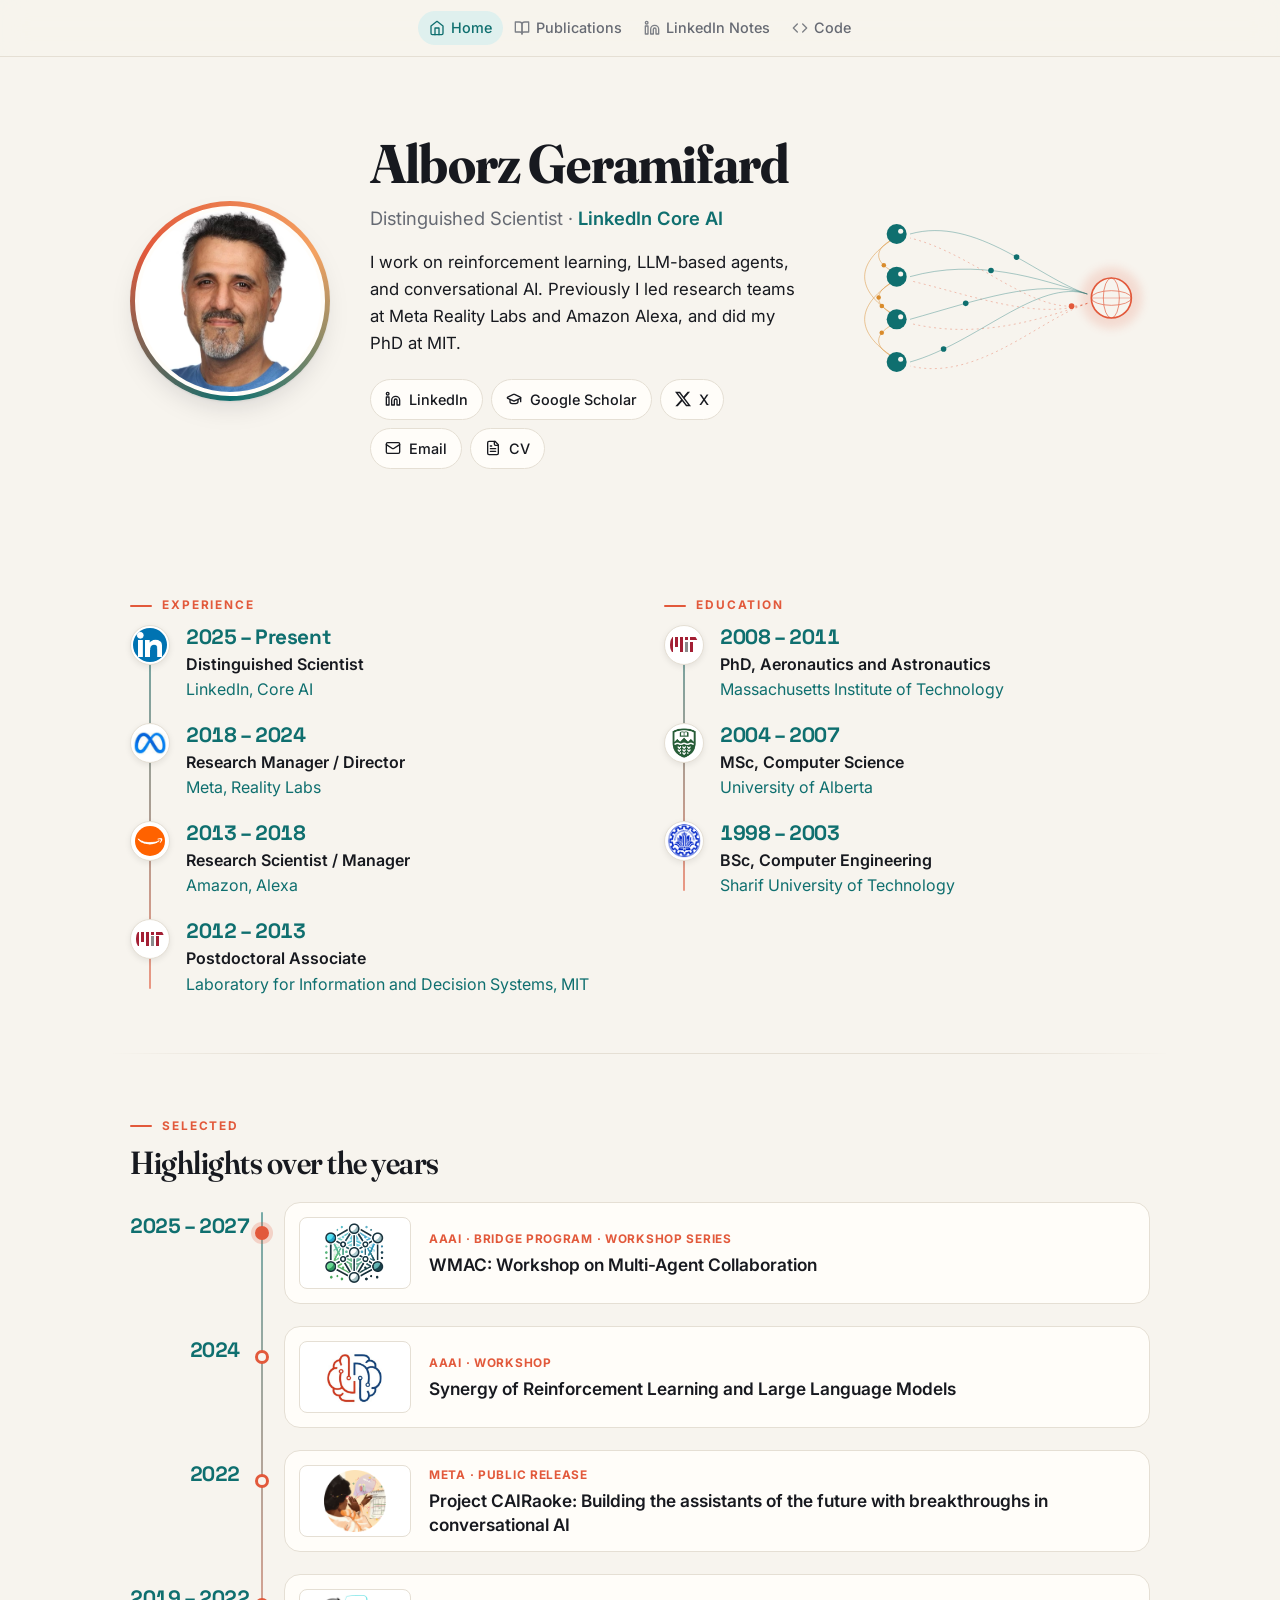
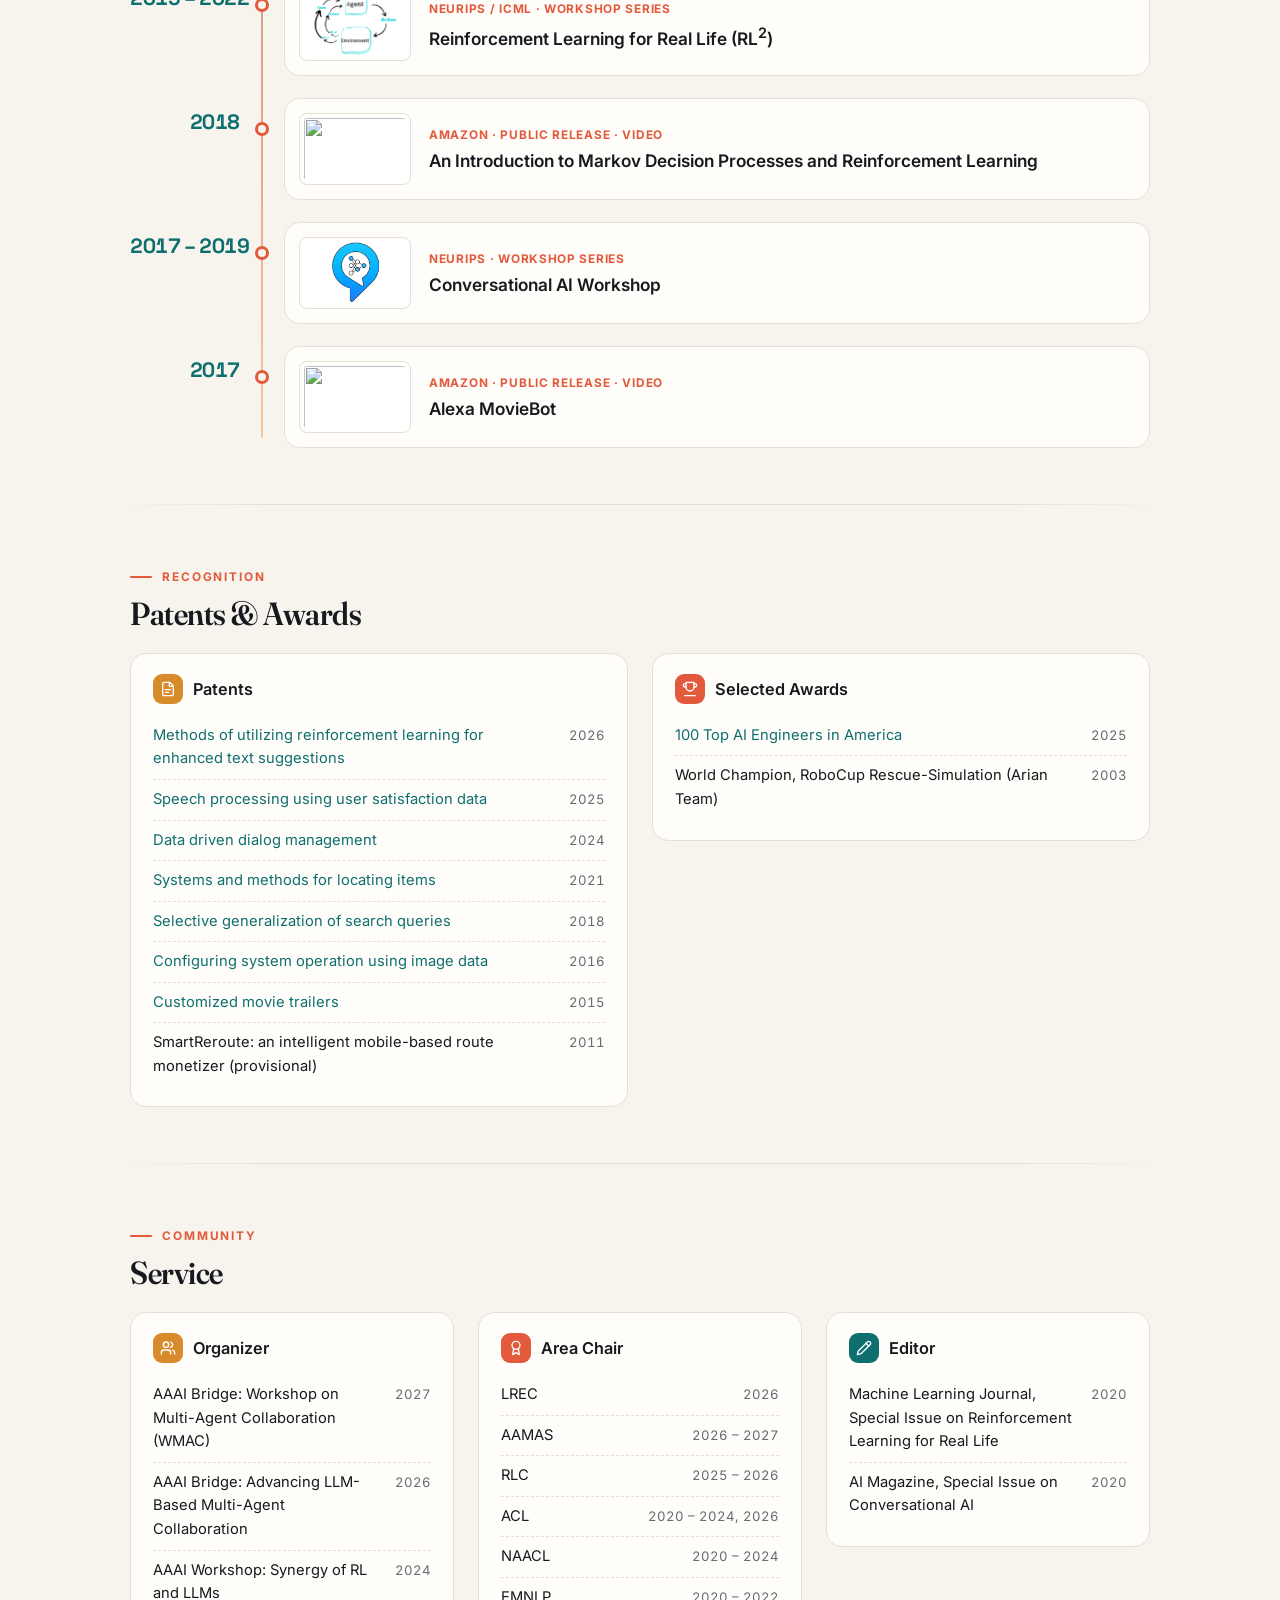
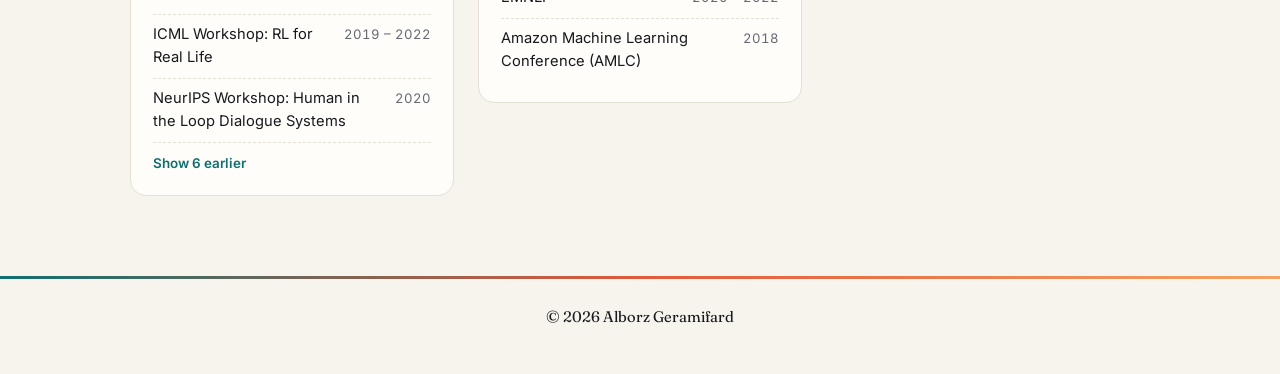
==== commit 4223e05f: "Animated agents hero: actions to the world, feedback to all agents, agent-to-agent messages Co-Autho" ====
--- a/index.html
+++ b/index.html
@@ -48,7 +48,7 @@
   <link rel="preconnect" href="https://fonts.googleapis.com">
   <link rel="preconnect" href="https://fonts.gstatic.com" crossorigin>
   <link href="https://fonts.googleapis.com/css2?family=Fraunces:opsz,wght@9..144,600;9..144,700&family=Space+Grotesk:wght@500;600;700&family=Inter:wght@400;500;600;700&display=swap" rel="stylesheet">
-  <link rel="stylesheet" href="assets/style.css?v=36">
+  <link rel="stylesheet" href="assets/style.css?v=46">
   <!-- Google tag (gtag.js) -->
   <script async src="https://www.googletagmanager.com/gtag/js?id=G-N1V1ZB8K1T"></script>
   <script>
@@ -71,7 +71,7 @@
   </div>
 </nav>
 
-<header class="hero">
+<header class="hero hero--agents">
   <div class="wrap grid">
     <div class="avatar-ring"><img class="avatar" src="assets/img/alborz.png" alt="Portrait of Alborz Geramifard"></div>
     <div>
@@ -86,6 +86,31 @@
         <a href="cv.pdf" target="_blank" rel="noopener"><svg viewBox="0 0 24 24" fill="none" stroke="currentColor" stroke-width="2" stroke-linecap="round" stroke-linejoin="round"><path d="M15 2H6a2 2 0 0 0-2 2v16a2 2 0 0 0 2 2h12a2 2 0 0 0 2-2V7Z"/><path d="M14 2v4a2 2 0 0 0 2 2h4"/><path d="M10 9H8"/><path d="M16 13H8"/><path d="M16 17H8"/></svg> CV</a>
       </div>
     </div>
+    <div class="hero-art"><svg xmlns="http://www.w3.org/2000/svg" viewBox="0 10 450 285" class="agents" aria-hidden="true">
+  <defs>
+    <filter id="soft" x="-50%" y="-50%" width="200%" height="200%"><feGaussianBlur stdDeviation="7"/></filter>
+    <path id="f0" d="M90 52 C 190 24, 282 118, 356 142"/><path id="b0" d="M356 156 C 282 182, 190 82, 90 58"/><path id="f1" d="M90 116 C 190 88, 282 118, 356 142"/><path id="b1" d="M356 156 C 282 182, 190 146, 90 122"/><path id="f2" d="M90 180 C 190 152, 282 118, 356 142"/><path id="b2" d="M356 156 C 282 182, 190 210, 90 186"/><path id="f3" d="M90 244 C 190 216, 282 118, 356 142"/><path id="b3" d="M356 156 C 282 182, 190 274, 90 250"/>
+    <path id="c0" d="M64 60 C 36 74.4, 36 93.6, 64 108"/><path id="c1" d="M64 124 C 36 138.4, 36 157.6, 64 172"/><path id="c2" d="M64 188 C 36 202.4, 36 221.6, 64 236"/><path id="c3" d="M64 60 C 8 96.8, 8 135.2, 64 172"/><path id="c4" d="M64 124 C 8 160.8, 8 199.2, 64 236"/>
+  </defs>
+  <g fill="none" stroke-width="1.3"><use href="#c0" stroke="#d98b2b" stroke-opacity=".55"/><use href="#c1" stroke="#d98b2b" stroke-opacity=".55"/><use href="#c2" stroke="#d98b2b" stroke-opacity=".55"/><use href="#c3" stroke="#d98b2b" stroke-opacity=".55"/><use href="#c4" stroke="#d98b2b" stroke-opacity=".55"/></g>
+  <g fill="none" stroke-width="1.5" stroke-opacity=".35"><use href="#f0" stroke="#0f6f6f"/><use href="#b0" stroke="#e2593b" stroke-dasharray="3 5"/><use href="#f1" stroke="#0f6f6f"/><use href="#b1" stroke="#e2593b" stroke-dasharray="3 5"/><use href="#f2" stroke="#0f6f6f"/><use href="#b2" stroke="#e2593b" stroke-dasharray="3 5"/><use href="#f3" stroke="#0f6f6f"/><use href="#b3" stroke="#e2593b" stroke-dasharray="3 5"/></g>
+  <g class="world">
+    <circle cx="392" cy="148" r="46" fill="#e2593b" opacity=".16" filter="url(#soft)" class="halo"/>
+    <circle cx="392" cy="148" r="30" fill="#f7f4ee" stroke="#e2593b" stroke-width="2.5"/>
+    <ellipse cx="392" cy="148" rx="30" ry="11" fill="none" stroke="#e2593b" stroke-width="1.4" stroke-opacity=".7"/>
+    <ellipse cx="392" cy="148" rx="12" ry="30" fill="none" stroke="#e2593b" stroke-width="1.4" stroke-opacity=".7"/>
+    <line x1="362" y1="148" x2="422" y2="148" stroke="#e2593b" stroke-width="1.2" stroke-opacity=".5"/>
+  </g>
+  <g class="agents-g"><g class="agent" style="animation-delay:-0.0s"><circle cx="70" cy="52" r="15" fill="#0f6f6f"/><circle cx="76" cy="48" r="3.8" fill="#f7f4ee"/></g><g class="agent" style="animation-delay:-1.7s"><circle cx="70" cy="116" r="15" fill="#0f6f6f"/><circle cx="76" cy="112" r="3.8" fill="#f7f4ee"/></g><g class="agent" style="animation-delay:-3.4s"><circle cx="70" cy="180" r="15" fill="#0f6f6f"/><circle cx="76" cy="176" r="3.8" fill="#f7f4ee"/></g><g class="agent" style="animation-delay:-5.1s"><circle cx="70" cy="244" r="15" fill="#0f6f6f"/><circle cx="76" cy="240" r="3.8" fill="#f7f4ee"/></g></g>
+  <g class="msgs"><circle r="3.4" fill="#d98b2b"><animateMotion dur="2.6s" repeatCount="indefinite" begin="0.0s" keyPoints="0;1" keyTimes="0;1" calcMode="linear"><mpath href="#c0"/></animateMotion></circle><circle r="3.4" fill="#d98b2b"><animateMotion dur="2.9s" repeatCount="indefinite" begin="0.5s" keyPoints="1;0" keyTimes="0;1" calcMode="linear"><mpath href="#c1"/></animateMotion></circle><circle r="3.4" fill="#d98b2b"><animateMotion dur="3.2s" repeatCount="indefinite" begin="1.0s" keyPoints="0;1" keyTimes="0;1" calcMode="linear"><mpath href="#c2"/></animateMotion></circle><circle r="3.4" fill="#d98b2b"><animateMotion dur="3.5s" repeatCount="indefinite" begin="1.5s" keyPoints="1;0" keyTimes="0;1" calcMode="linear"><mpath href="#c3"/></animateMotion></circle><circle r="3.4" fill="#d98b2b"><animateMotion dur="3.8s" repeatCount="indefinite" begin="2.0s" keyPoints="0;1" keyTimes="0;1" calcMode="linear"><mpath href="#c4"/></animateMotion></circle><circle r="4.2" fill="#0f6f6f"><animateMotion dur="3.4s" repeatCount="indefinite" begin="0.0s"><mpath href="#f0"/></animateMotion></circle><circle r="4.2" fill="#0f6f6f"><animateMotion dur="3.4s" repeatCount="indefinite" begin="0.45s"><mpath href="#f1"/></animateMotion></circle><circle r="4.2" fill="#0f6f6f"><animateMotion dur="3.4s" repeatCount="indefinite" begin="0.9s"><mpath href="#f2"/></animateMotion></circle><circle r="4.2" fill="#0f6f6f"><animateMotion dur="3.4s" repeatCount="indefinite" begin="1.35s"><mpath href="#f3"/></animateMotion></circle><circle r="4.2" fill="#e2593b"><animateMotion dur="3.4s" repeatCount="indefinite" begin="1.7s"><mpath href="#b0"/></animateMotion></circle><circle r="4.2" fill="#e2593b"><animateMotion dur="3.4s" repeatCount="indefinite" begin="2.15s"><mpath href="#b1"/></animateMotion></circle><circle r="4.2" fill="#e2593b"><animateMotion dur="3.4s" repeatCount="indefinite" begin="2.6s"><mpath href="#b2"/></animateMotion></circle><circle r="4.2" fill="#e2593b"><animateMotion dur="3.4s" repeatCount="indefinite" begin="3.05s"><mpath href="#b3"/></animateMotion></circle></g>
+  <style>
+    .agent{transform-box:fill-box;transform-origin:center;animation:drift 6.8s ease-in-out infinite}
+    .halo{animation:pulse 3.4s ease-in-out infinite}
+    @keyframes drift{0%,100%{transform:translate(0,0)}50%{transform:translate(0,-6px)}}
+    @keyframes pulse{0%,100%{opacity:.14}50%{opacity:.4}}
+    @media (prefers-reduced-motion:reduce){.agent,.halo{animation:none}.msgs{display:none}}
+  </style>
+</svg></div>
   </div>
 </header>
 
--- a/assets/style.css
+++ b/assets/style.css
@@ -393,3 +393,13 @@
 
 .hl-card h3 a { color: var(--text); }
 .hl-card h3 a:hover { color: var(--accent); text-decoration: none; }
+
+/* ---------- Animated agents hero ---------- */
+.hero--agents::before { display: none; }
+.hero .grid { grid-template-columns: 200px minmax(0, 1fr) 300px; }
+.hero-art { align-self: center; justify-self: end; width: 300px; max-width: 100%; pointer-events: none; }
+.hero-art svg { width: 100%; height: auto; display: block; }
+@media (prefers-color-scheme: dark) { :root:not([data-theme="light"]) .hero-art { opacity: .85; } }
+:root[data-theme="dark"] .hero-art { opacity: .85; }
+@media (max-width: 1000px) { .hero .grid { grid-template-columns: 180px minmax(0, 1fr); } .hero-art { display: none; } }
+@media (max-width: 760px) { .hero .grid { grid-template-columns: 1fr; } }
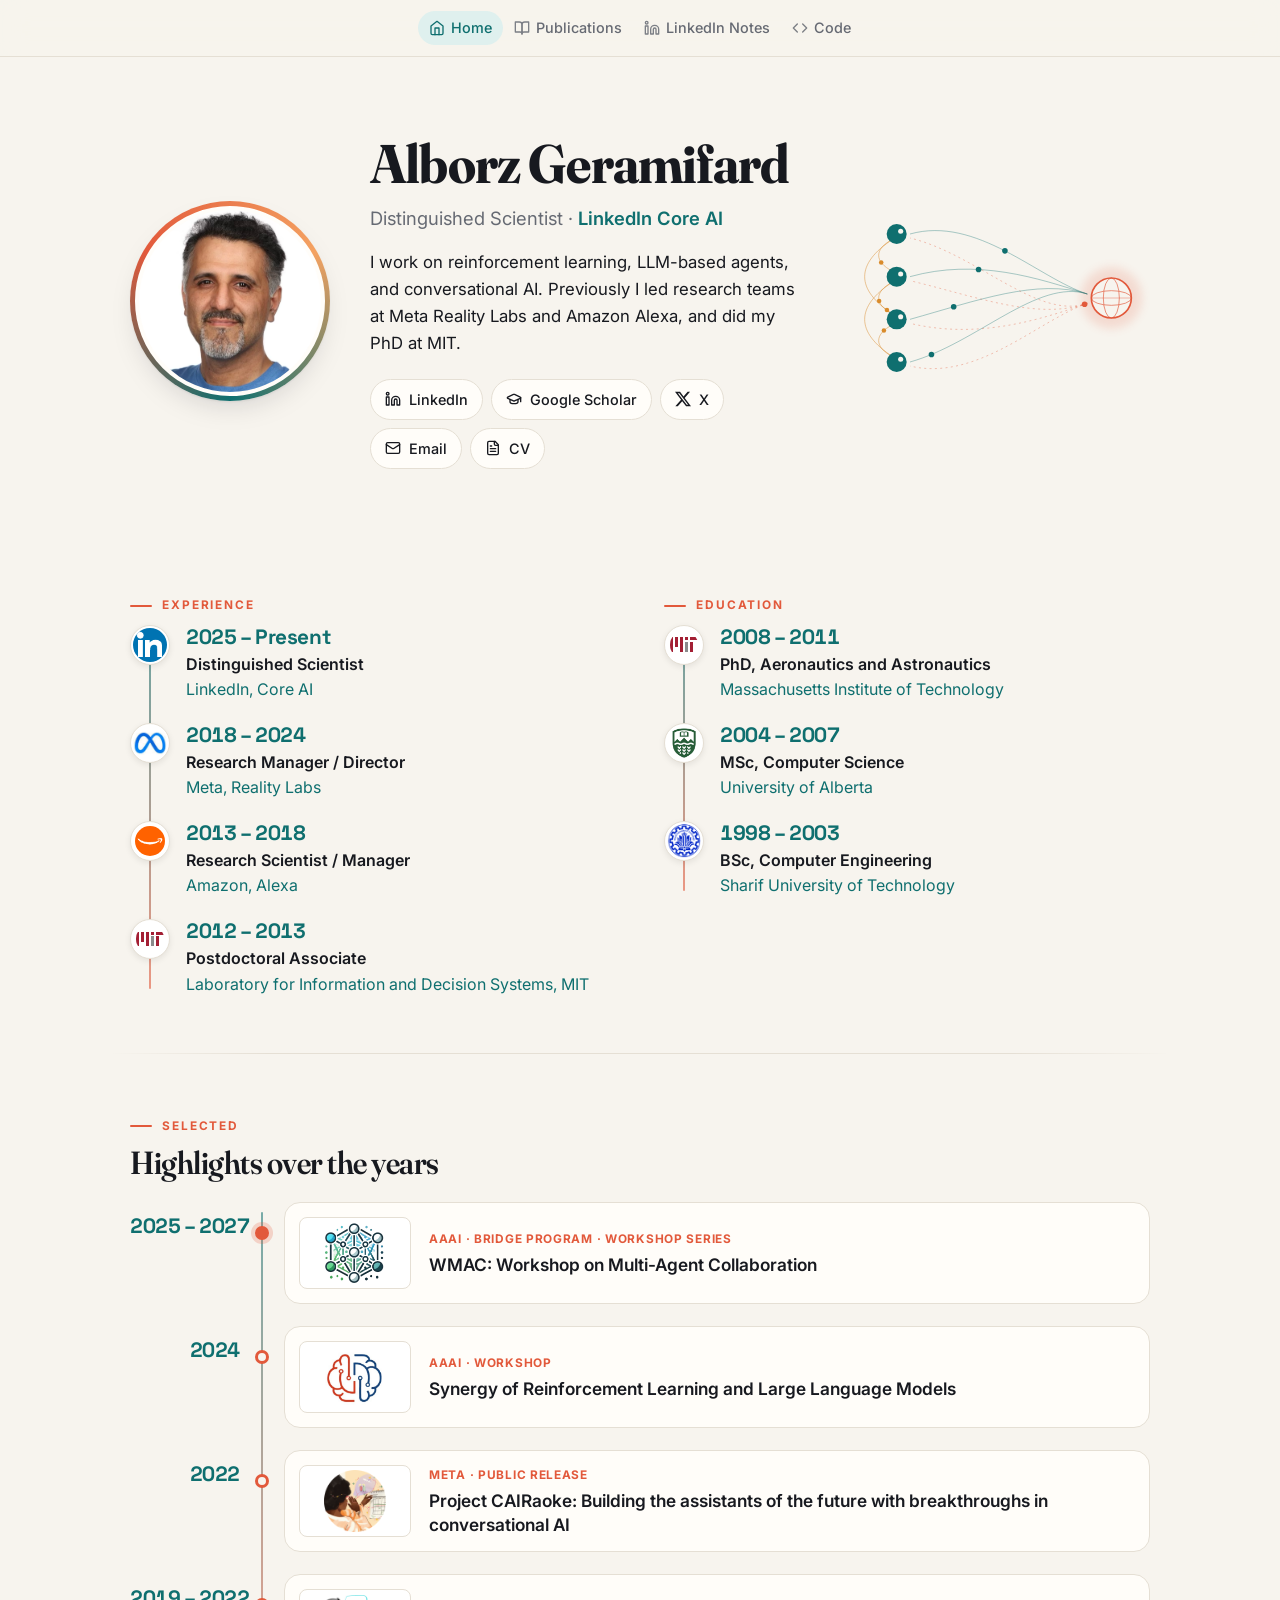
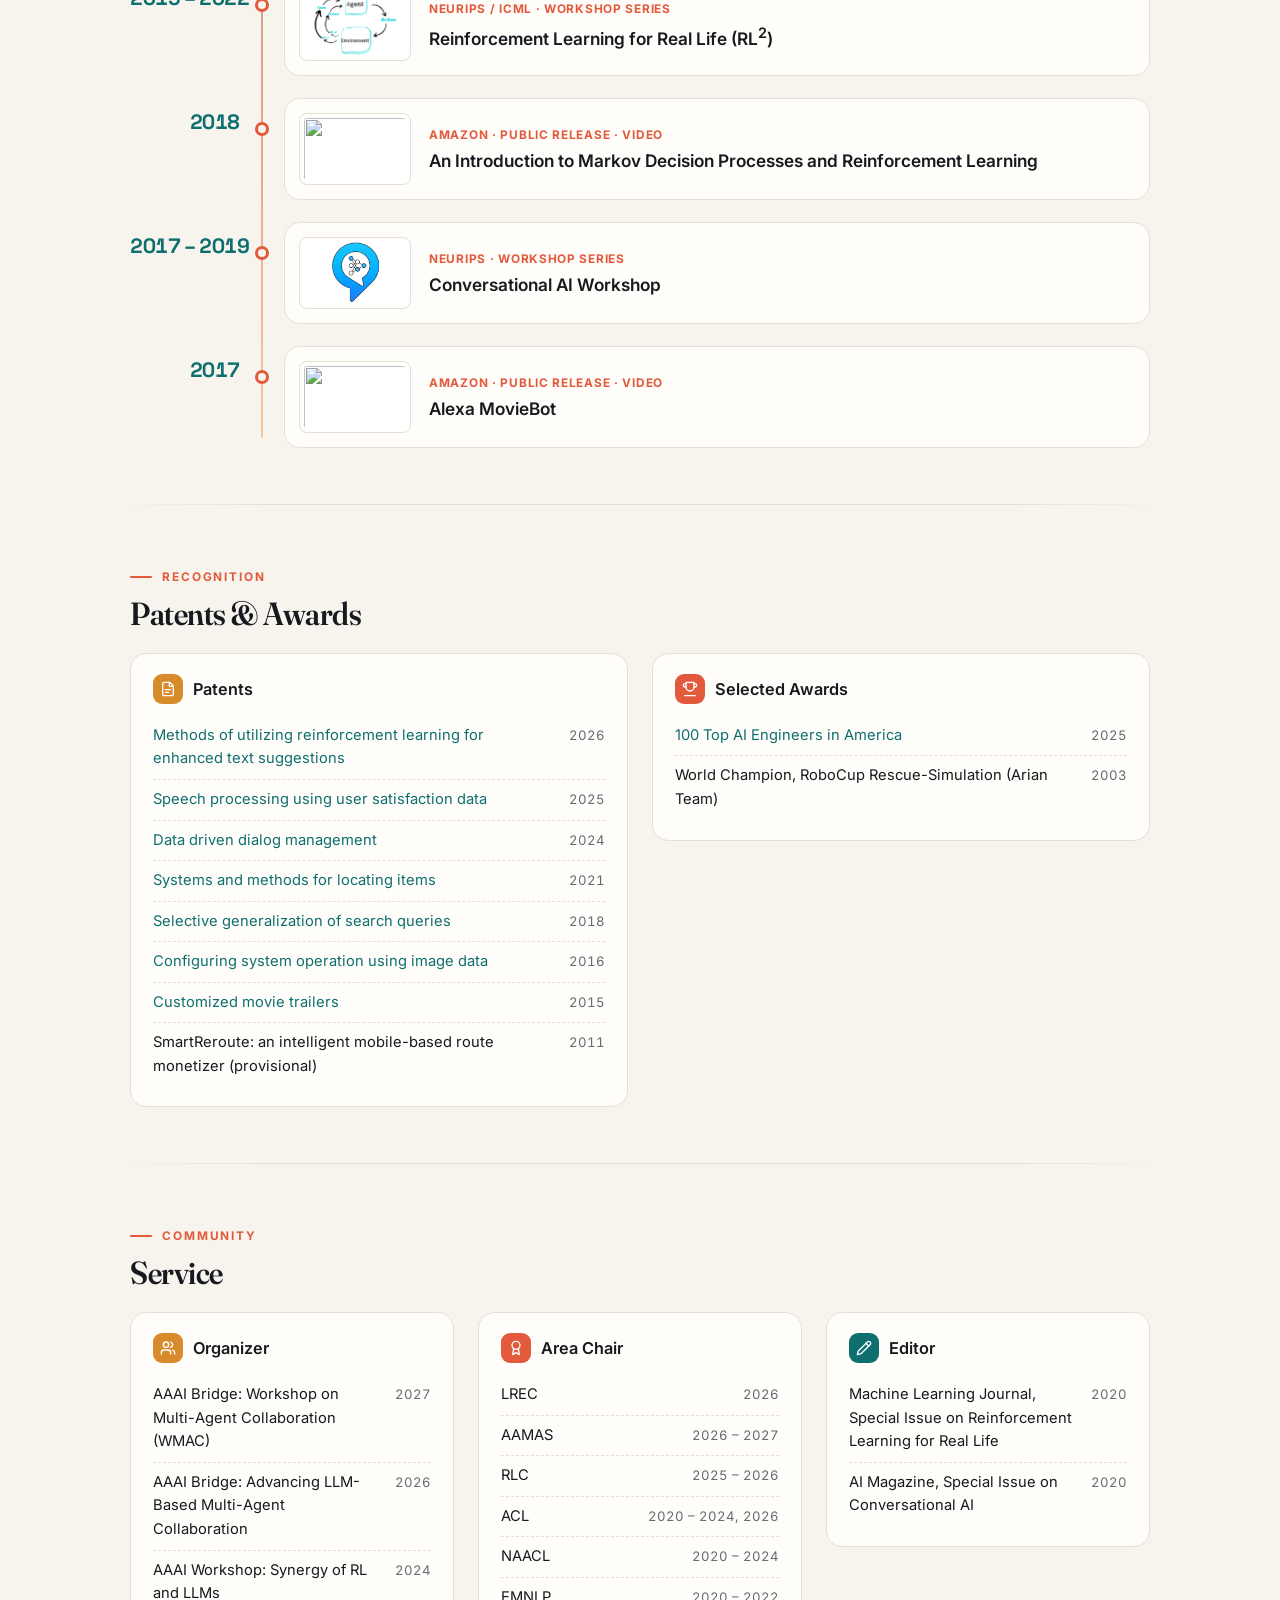
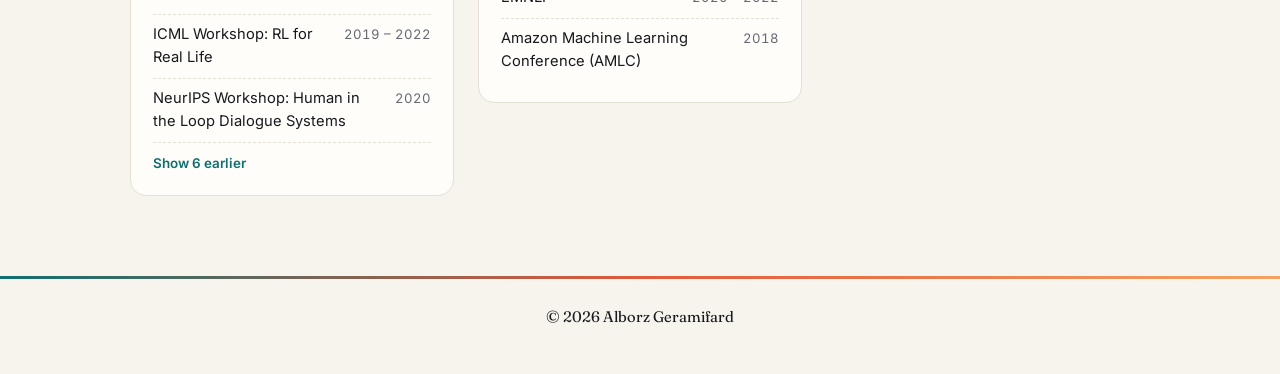
==== commit 2421a8b3: "Animated hero back on home; agents illustration beside the Publications title; drop result counter C" ====
--- a/index.html
+++ b/index.html
@@ -48,7 +48,7 @@
   <link rel="preconnect" href="https://fonts.googleapis.com">
   <link rel="preconnect" href="https://fonts.gstatic.com" crossorigin>
   <link href="https://fonts.googleapis.com/css2?family=Fraunces:opsz,wght@9..144,600;9..144,700&family=Space+Grotesk:wght@500;600;700&family=Inter:wght@400;500;600;700&display=swap" rel="stylesheet">
-  <link rel="stylesheet" href="assets/style.css?v=46">
+  <link rel="stylesheet" href="assets/style.css?v=55">
   <!-- Google tag (gtag.js) -->
   <script async src="https://www.googletagmanager.com/gtag/js?id=G-N1V1ZB8K1T"></script>
   <script>
--- a/assets/style.css
+++ b/assets/style.css
@@ -86,11 +86,6 @@
 
 /* ---------- Hero ---------- */
 .hero { position: relative; padding: 76px 0 64px; overflow: hidden; }
-.hero::before {
-  content: ""; position: absolute; top: 0; bottom: 0; right: 0; left: 44%; z-index: -1;
-  background: url("img/banner.png") right center / contain no-repeat;
-  -webkit-mask-image: linear-gradient(90deg, transparent 0%, #000 34%); mask-image: linear-gradient(90deg, transparent 0%, #000 34%);
-}
 .hero::after {
   content: ""; position: absolute; inset: 0; z-index: -1; pointer-events: none;
   background: none;
@@ -226,7 +221,6 @@
 footer .wrap { display: flex; justify-content: center; }
 
 /* ---------- Responsive ---------- */
-@media (max-width: 1100px) { .hero::before { left: 54%; } }
 @media (max-width: 760px) {
   .hero { padding: 44px 0 32px; }
   .hero::before { left: 0; background-size: cover; background-position: center; opacity: .3; -webkit-mask-image: none; mask-image: none; }
@@ -394,6 +388,7 @@
 .hl-card h3 a { color: var(--text); }
 .hl-card h3 a:hover { color: var(--accent); text-decoration: none; }
 
+
 /* ---------- Animated agents hero ---------- */
 .hero--agents::before { display: none; }
 .hero .grid { grid-template-columns: 200px minmax(0, 1fr) 300px; }
@@ -403,3 +398,15 @@
 :root[data-theme="dark"] .hero-art { opacity: .85; }
 @media (max-width: 1000px) { .hero .grid { grid-template-columns: 180px minmax(0, 1fr); } .hero-art { display: none; } }
 @media (max-width: 760px) { .hero .grid { grid-template-columns: 1fr; } }
+
+/* ---------- Publications heading with art ---------- */
+.page-head--art { position: relative; min-height: 220px; display: flex; flex-direction: column; justify-content: center; padding-bottom: 0; }
+.page-head--art > * { position: relative; z-index: 1; max-width: 460px; }
+.page-head--art .page-art { position: absolute; top: 0; bottom: 0; right: 0; left: 40%; max-width: none; z-index: 0; pointer-events: none;
+  -webkit-mask-image: linear-gradient(90deg, transparent 0%, #000 26%); mask-image: linear-gradient(90deg, transparent 0%, #000 26%); }
+.page-head--art .page-art img { width: 100%; height: 100%; object-fit: contain; object-position: right center; }
+.pub-tools { padding-bottom: 8px; }
+.pub-tools .toolbar { margin-top: 8px; }
+.pub-tools .toolbar:first-child { margin-top: 0; }
+@media (max-width: 1100px) { .page-head--art .page-art { left: 50%; } }
+@media (max-width: 760px) { .page-head--art { min-height: 0; } .page-head--art .page-art { position: static; margin-top: 14px; -webkit-mask-image: none; mask-image: none; max-width: 100%; } .page-head--art > * { max-width: none; } }
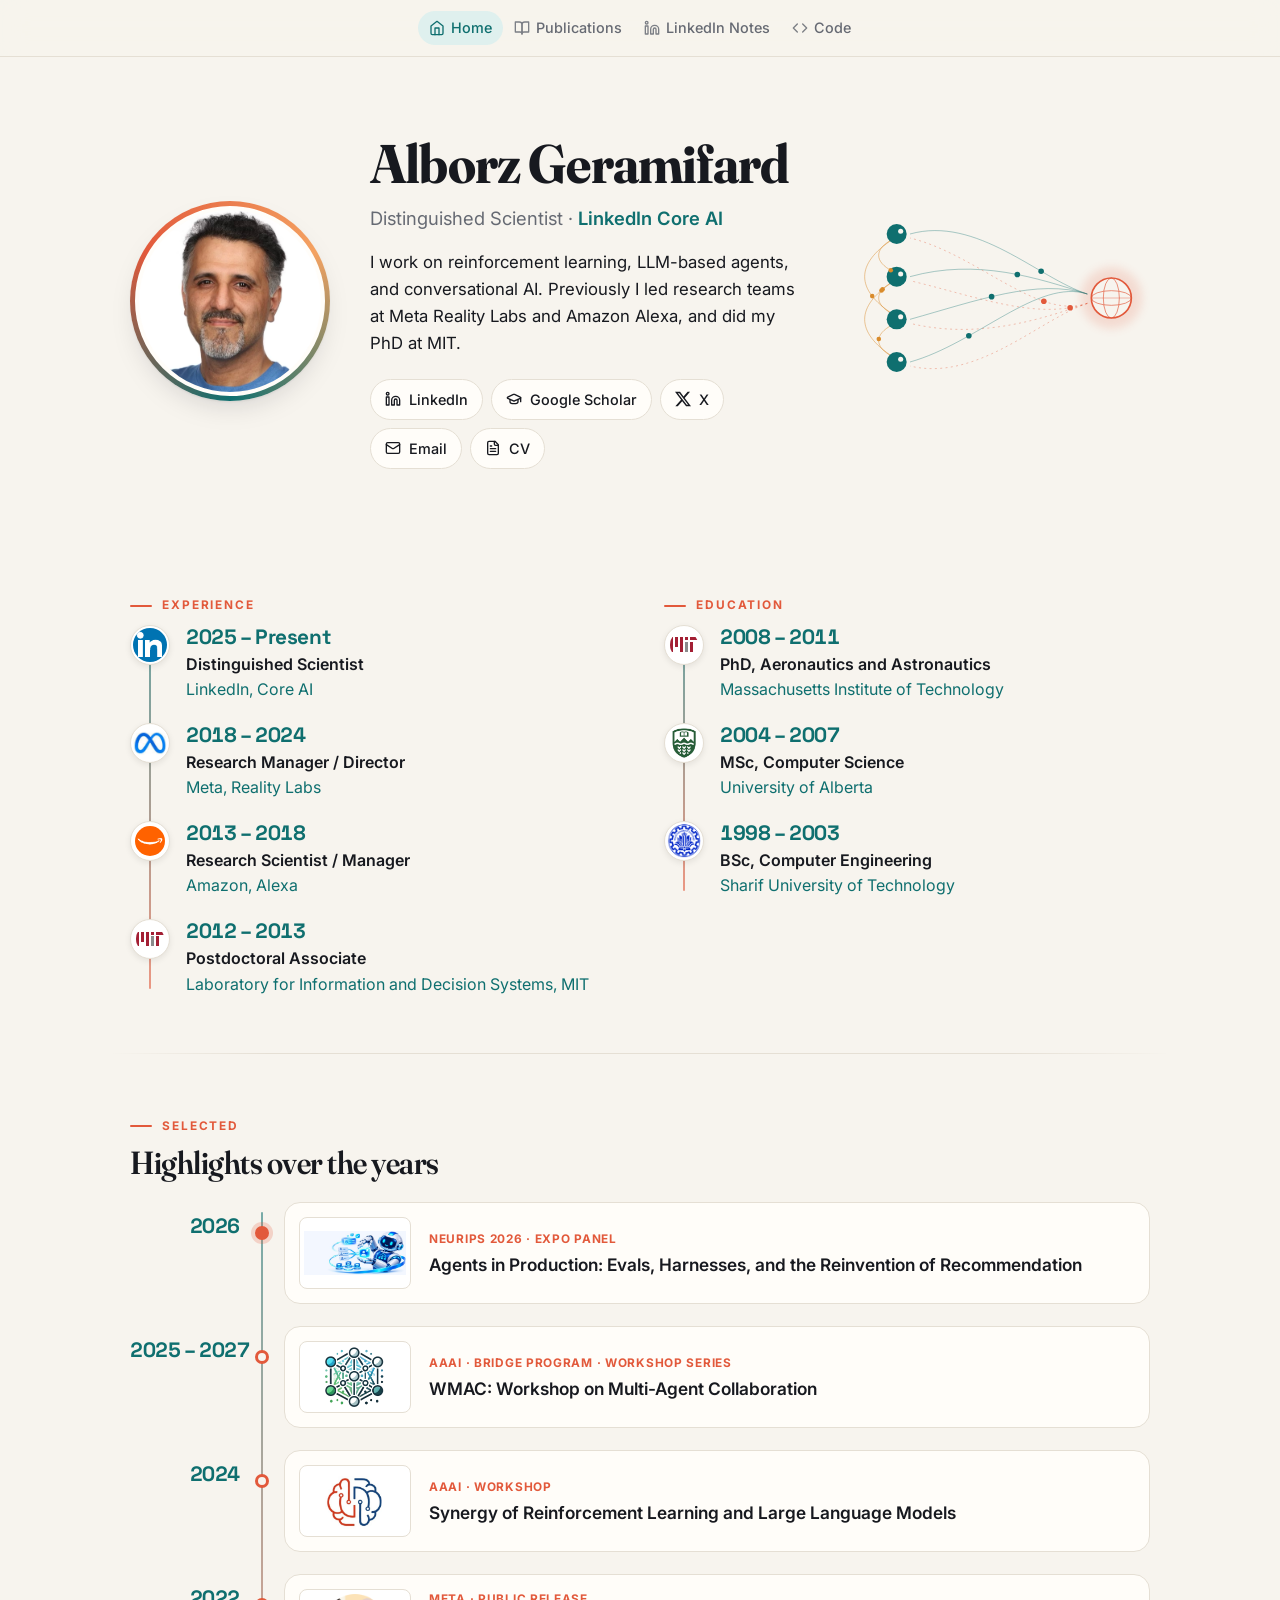
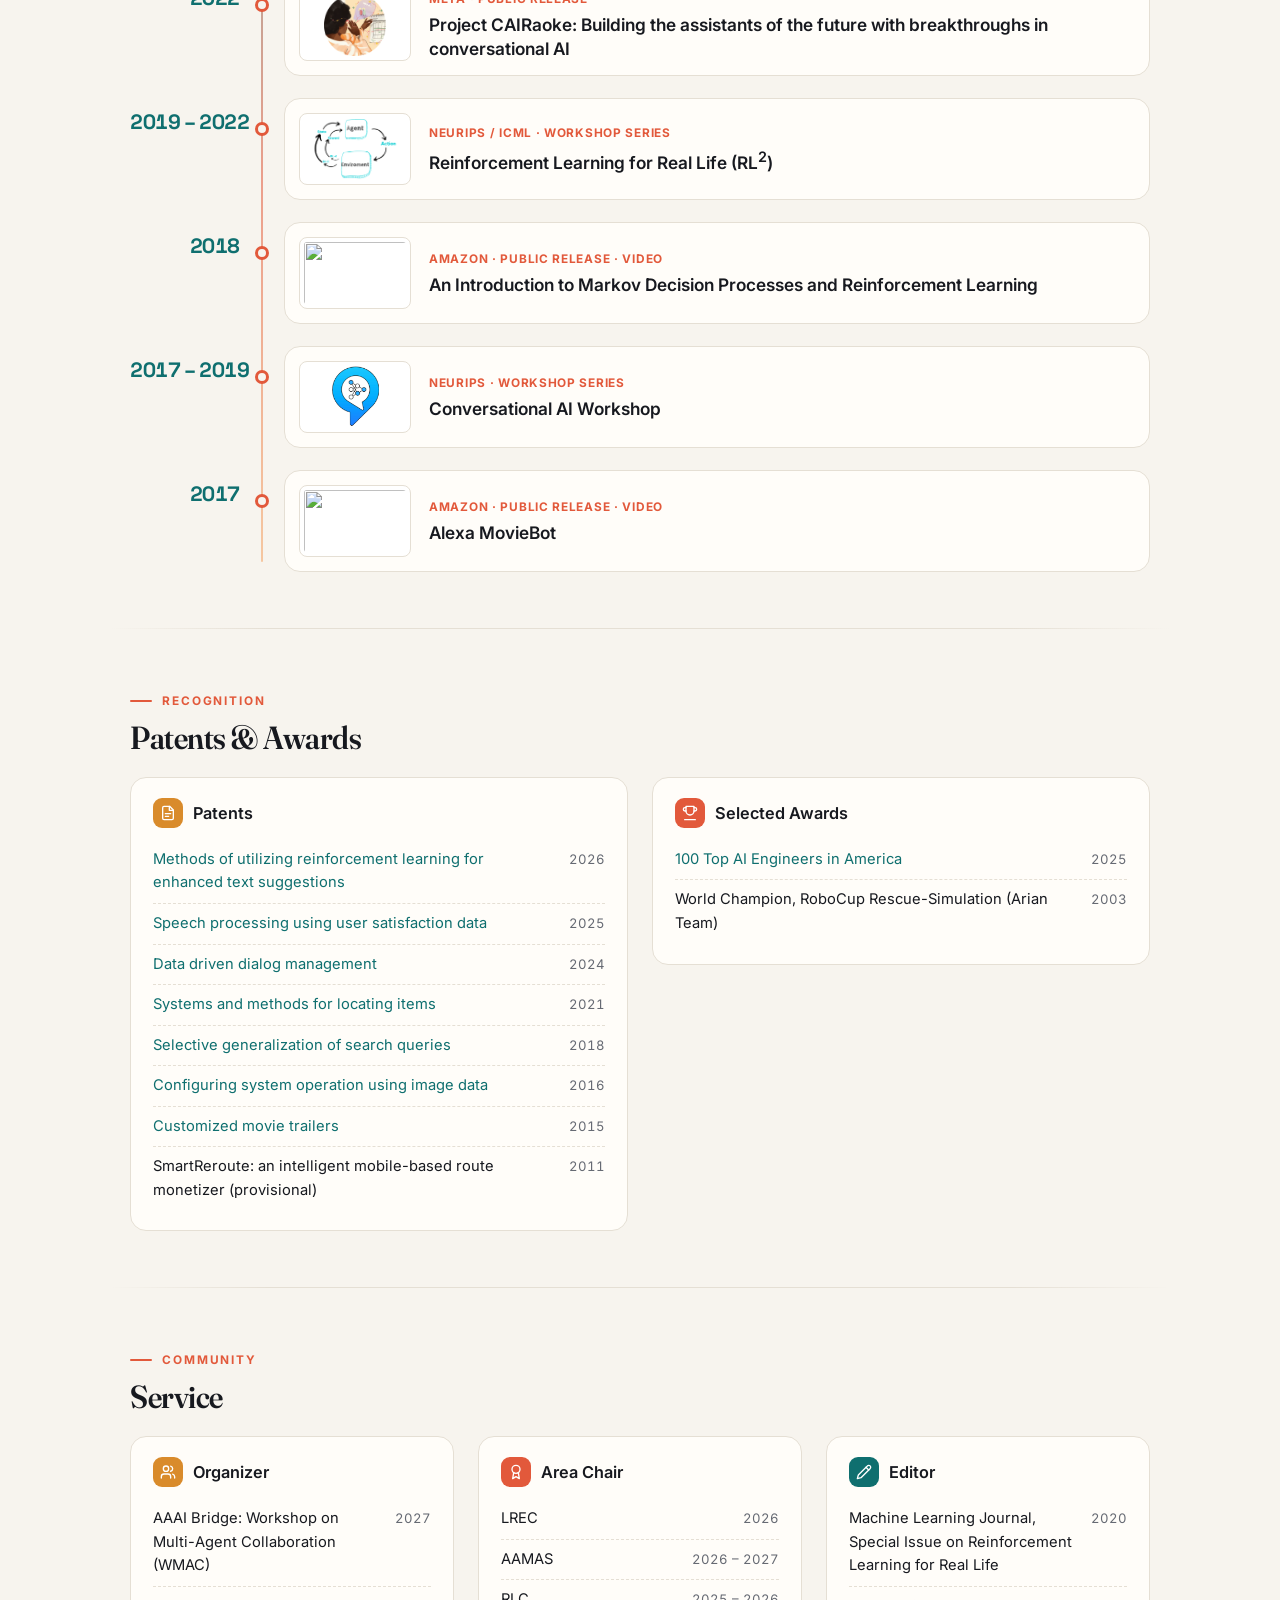
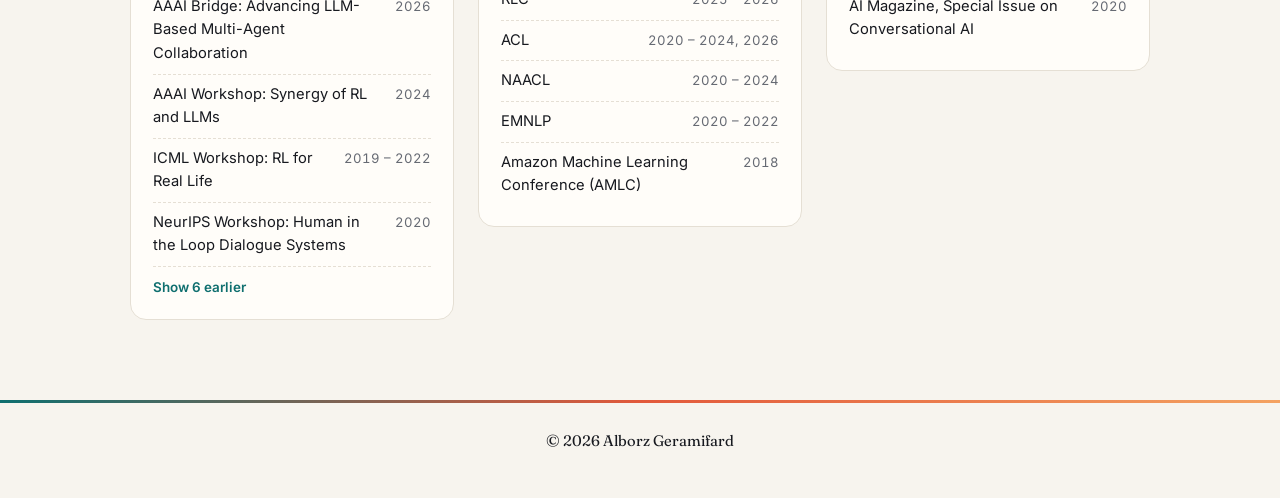
==== commit cca246e2: "Highlights: add NeurIPS 2026 Expo panel Co-Authored-By: Claude Fable 5.1 <noreply@anthropic.com>" ====
--- a/index.html
+++ b/index.html
@@ -142,6 +142,13 @@
     <h2>Highlights over the years</h2>
     <ol class="hl">
       <li>
+        <div class="hl-year">2026</div>
+        <a class="hl-card" href="https://alborz-geramifard.com/neurips2026-panel/" target="_blank" rel="noopener">
+          <img src="assets/img/hl-neurips2026-panel.jpg" alt="">
+          <div><div class="meta">NeurIPS 2026 · Expo panel</div><h3>Agents in Production: Evals, Harnesses, and the Reinvention of Recommendation</h3></div>
+        </a>
+      </li>
+      <li>
         <div class="hl-year">2025 – 2027</div>
         <a class="hl-card" href="https://multiagents.org/" target="_blank" rel="noopener">
           <img src="assets/img/hl-multiagent.png" alt="">
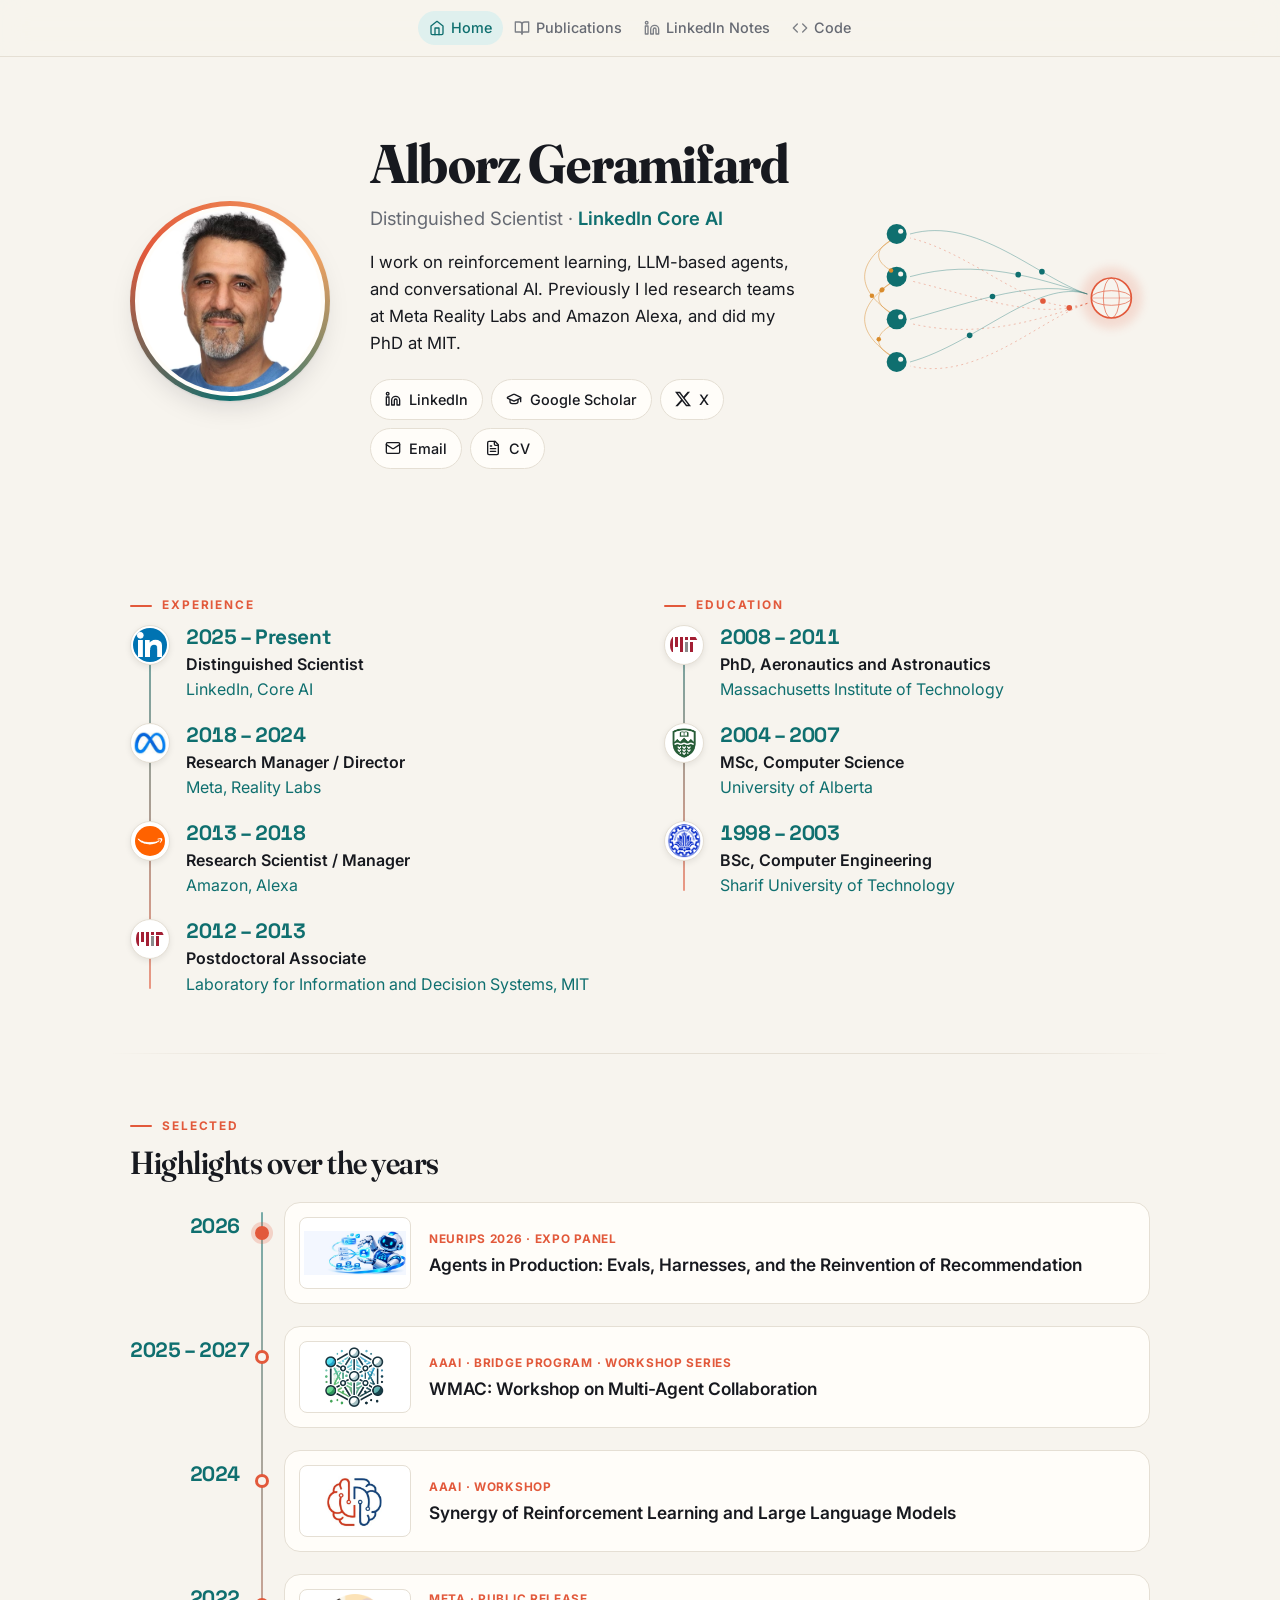
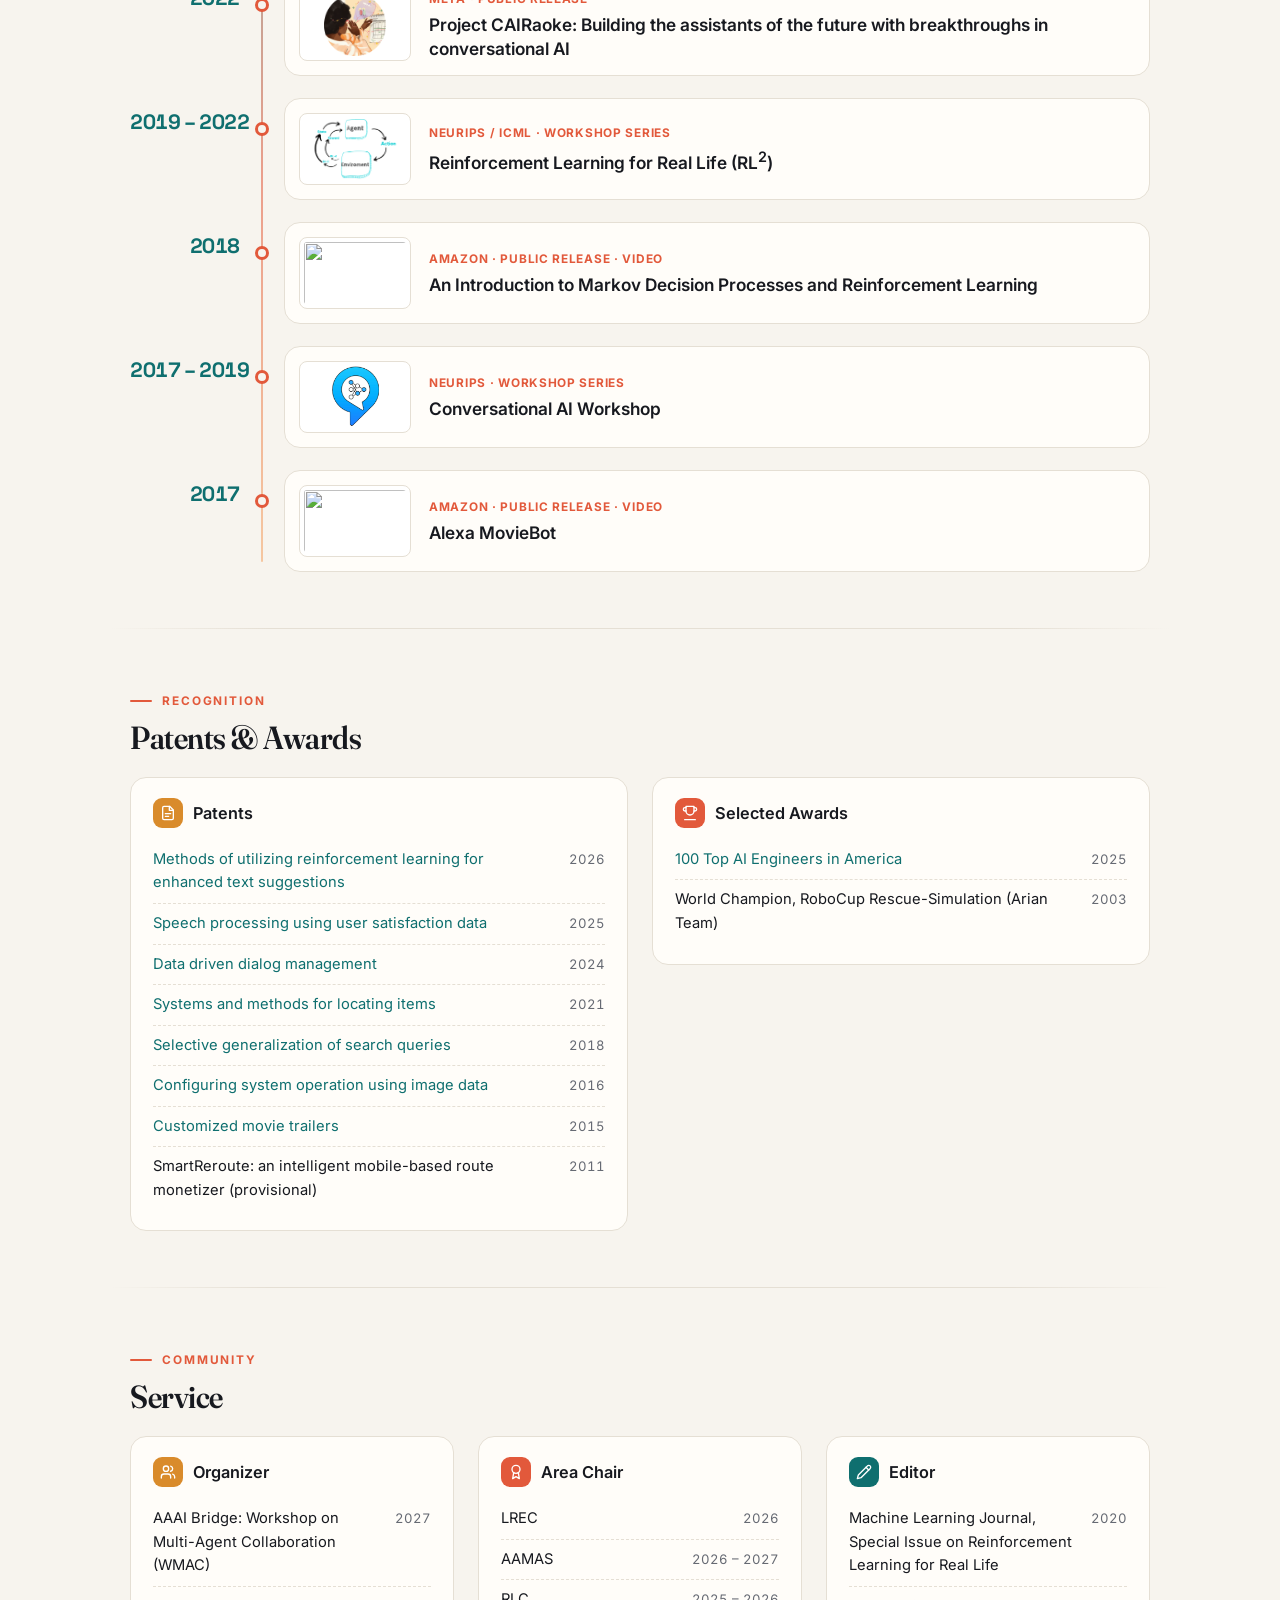
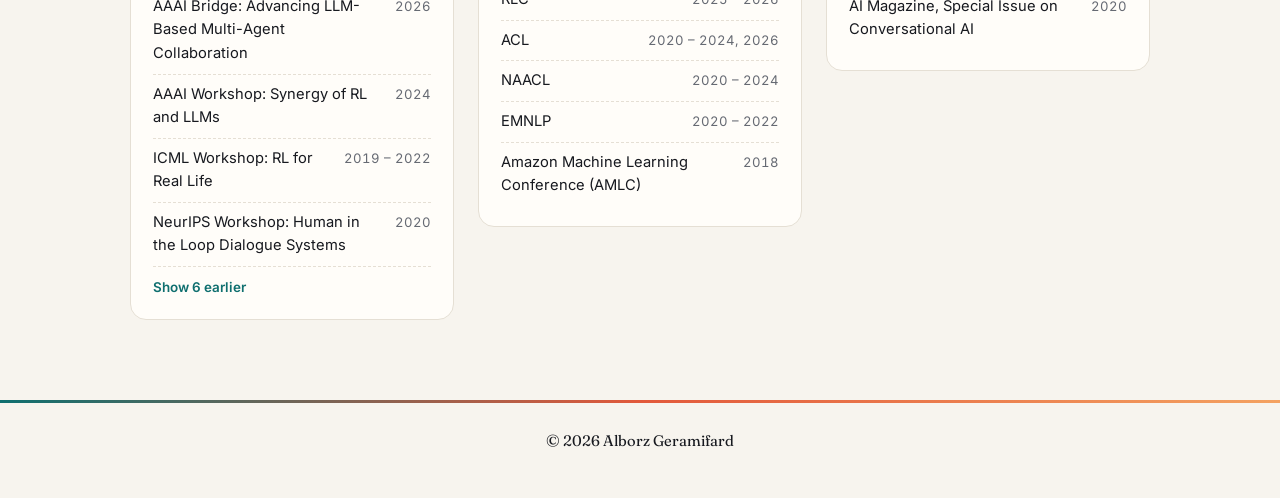
==== commit f7d23b0e: "Highlights: WMAC card links to the 2027 page Co-Authored-By: Claude Fable 5.1 <noreply@anthropic.com" ====
--- a/index.html
+++ b/index.html
@@ -150,7 +150,7 @@
       </li>
       <li>
         <div class="hl-year">2025 – 2027</div>
-        <a class="hl-card" href="https://multiagents.org/" target="_blank" rel="noopener">
+        <a class="hl-card" href="https://multiagents.org/2027/" target="_blank" rel="noopener">
           <img src="assets/img/hl-multiagent.png" alt="">
           <div><div class="meta">AAAI · Bridge program · Workshop series</div><h3>WMAC: Workshop on Multi-Agent Collaboration</h3></div>
         </a>
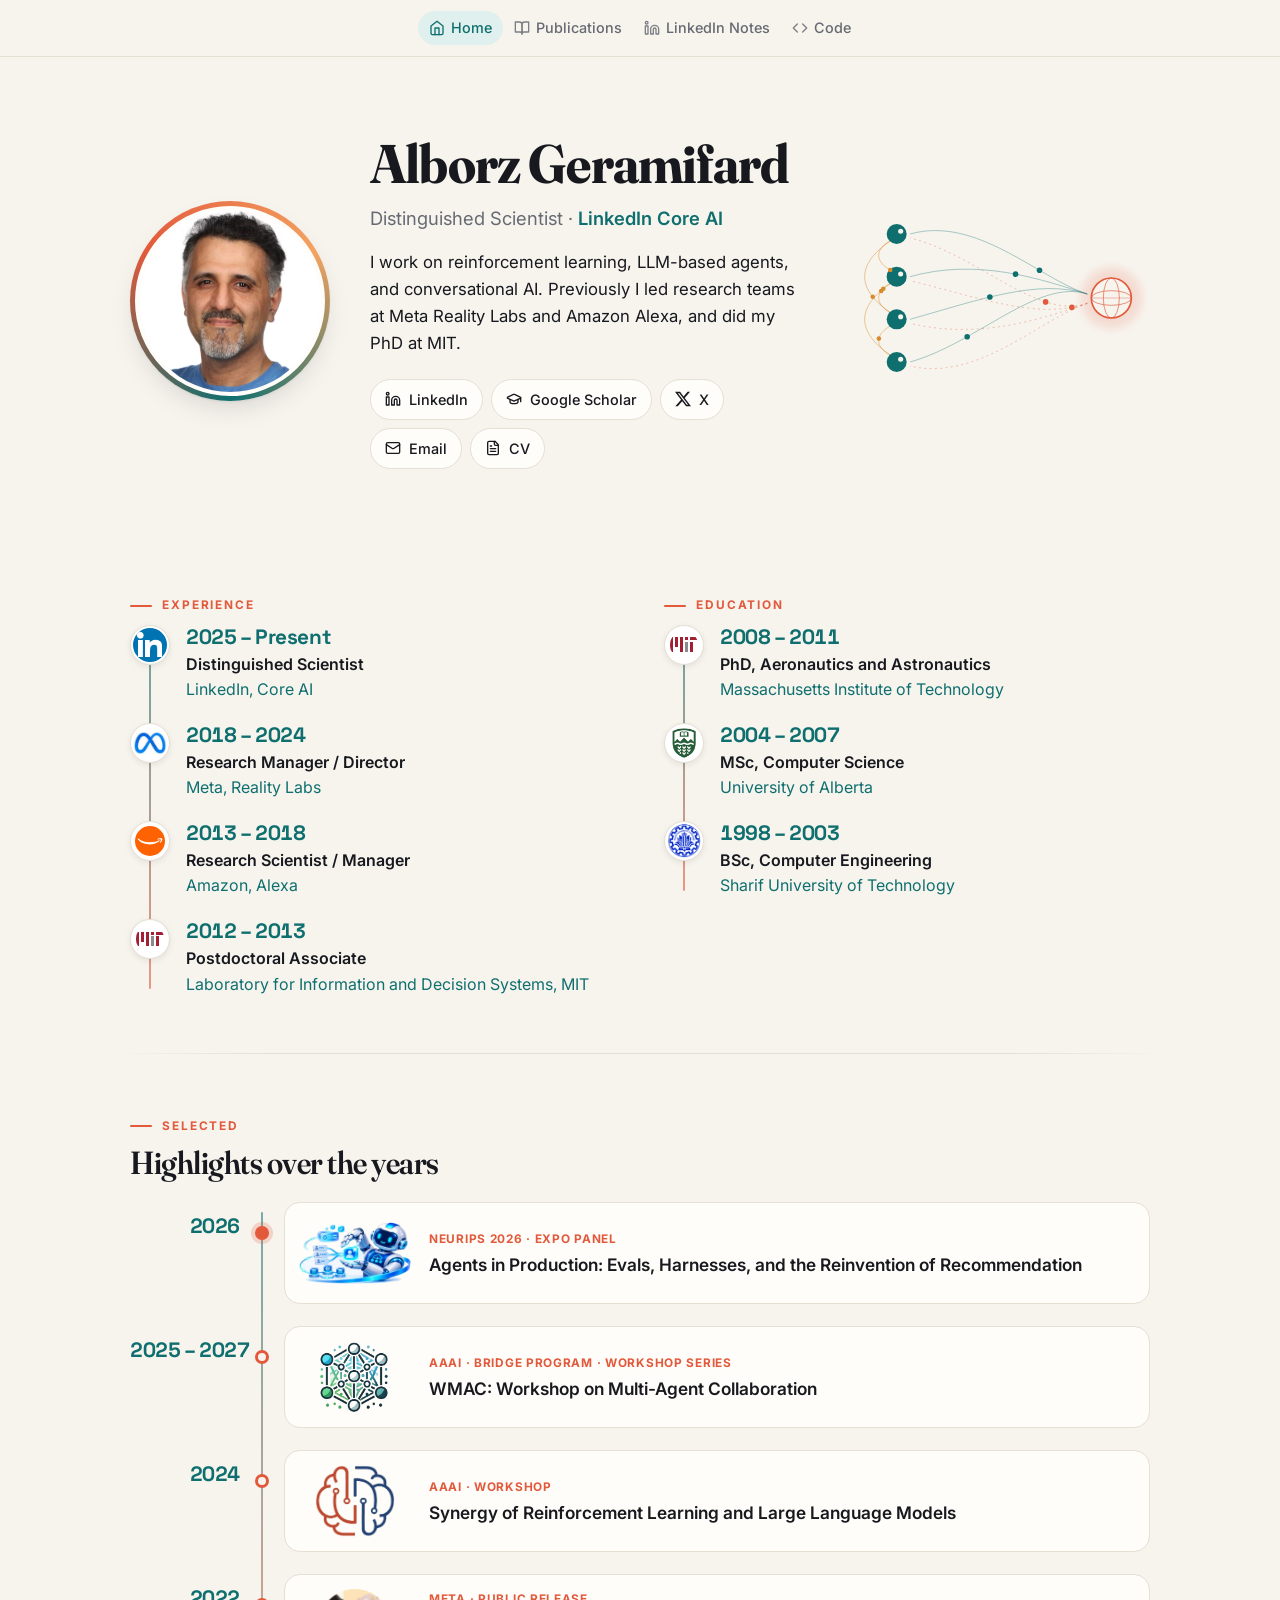
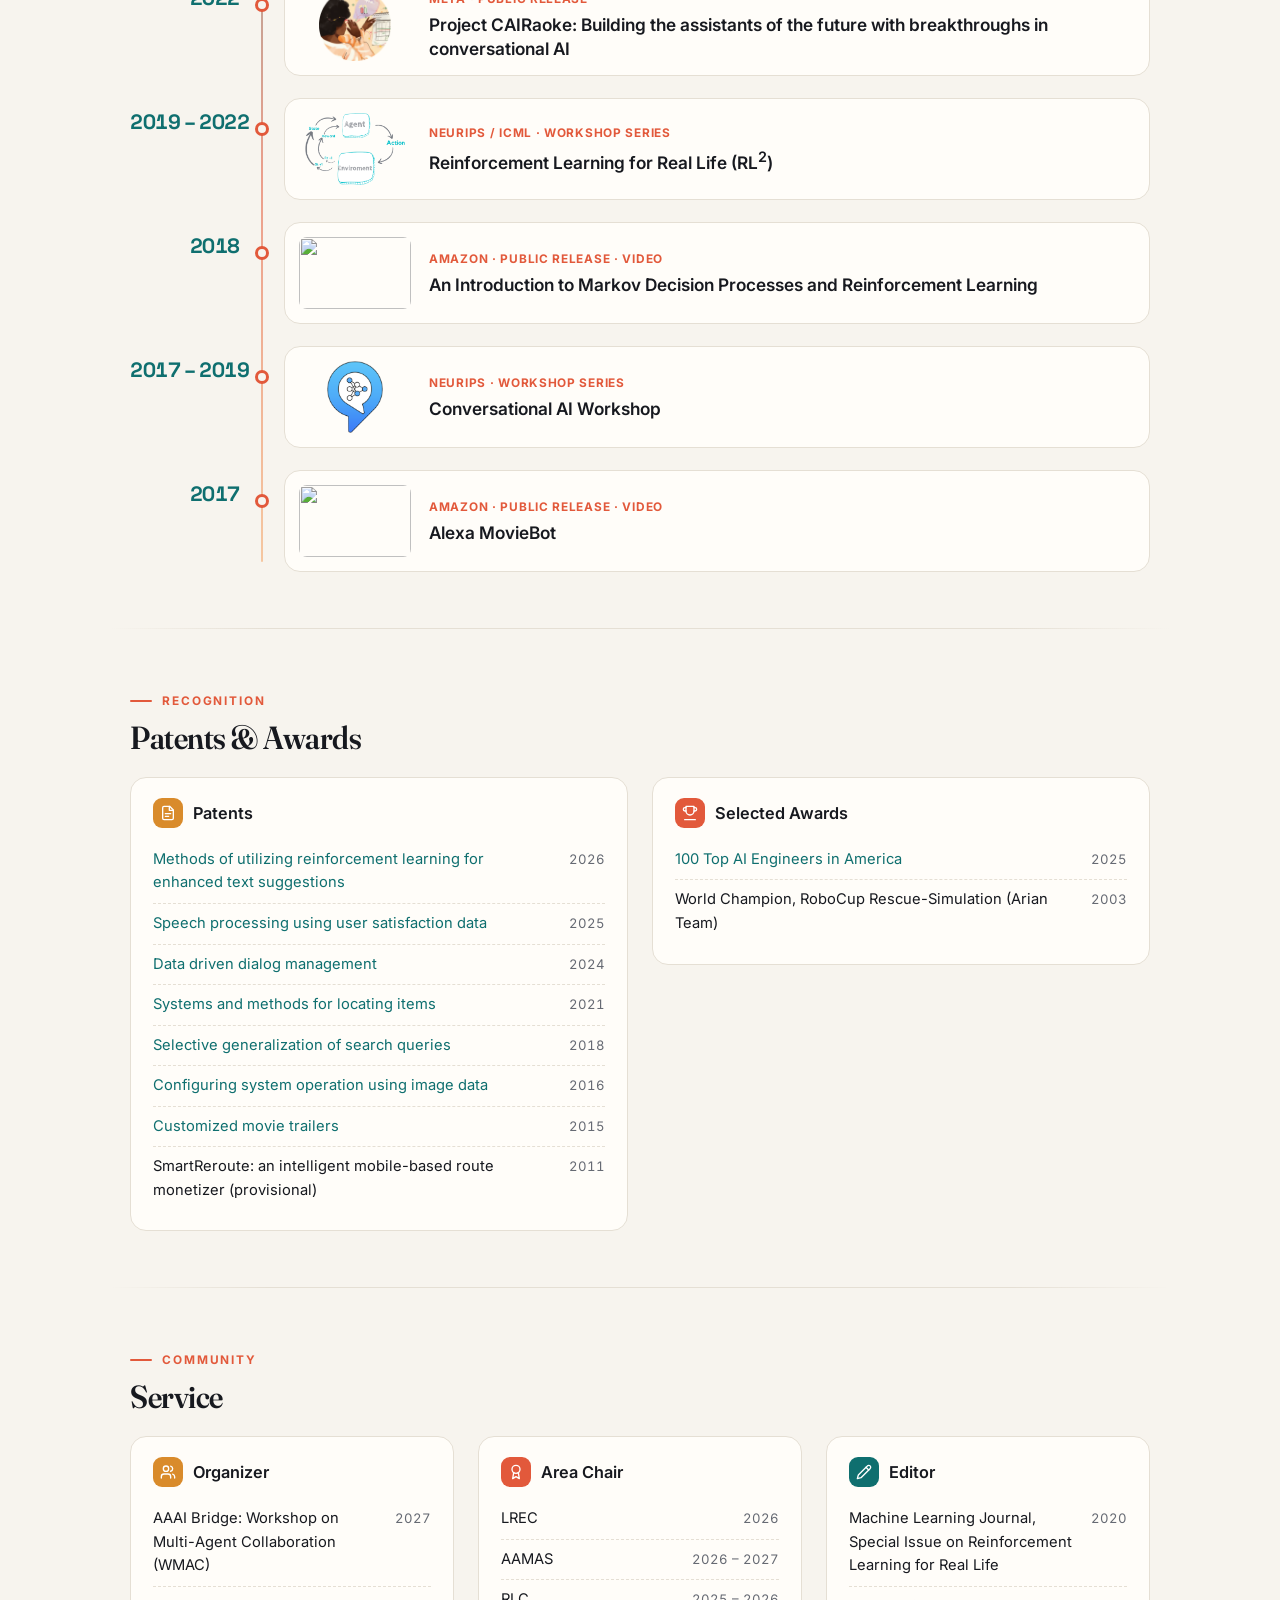
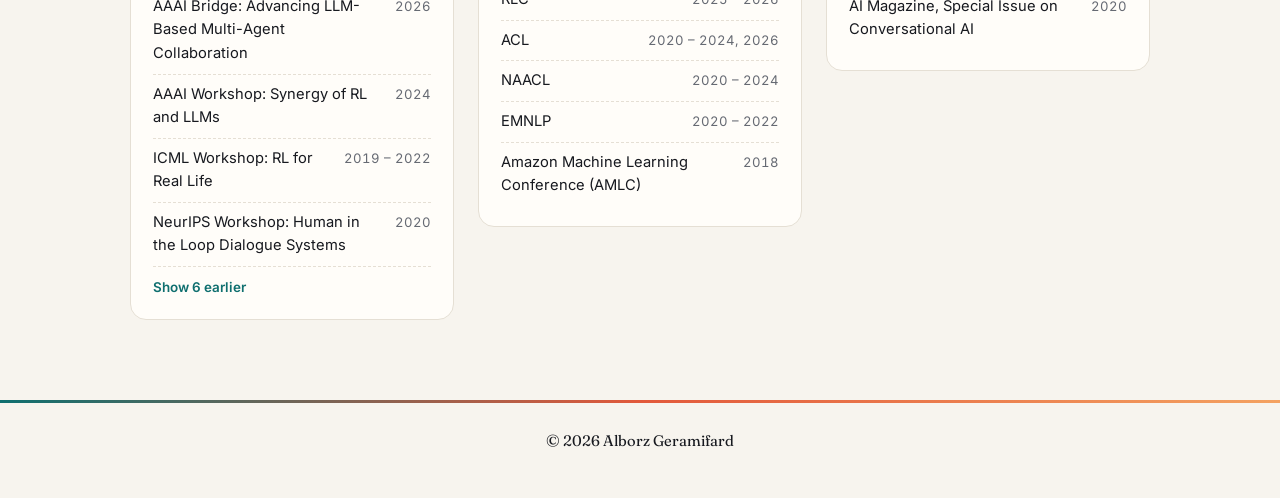
==== commit 18a62837: "Highlights: drop white image plates; cut backgrounds from thumbnails - Remove the white background, " ====
--- a/index.html
+++ b/index.html
@@ -48,7 +48,7 @@
   <link rel="preconnect" href="https://fonts.googleapis.com">
   <link rel="preconnect" href="https://fonts.gstatic.com" crossorigin>
   <link href="https://fonts.googleapis.com/css2?family=Fraunces:opsz,wght@9..144,600;9..144,700&family=Space+Grotesk:wght@500;600;700&family=Inter:wght@400;500;600;700&display=swap" rel="stylesheet">
-  <link rel="stylesheet" href="assets/style.css?v=55">
+  <link rel="stylesheet" href="assets/style.css?v=56">
   <!-- Google tag (gtag.js) -->
   <script async src="https://www.googletagmanager.com/gtag/js?id=G-N1V1ZB8K1T"></script>
   <script>
@@ -144,7 +144,7 @@
       <li>
         <div class="hl-year">2026</div>
         <a class="hl-card" href="https://alborz-geramifard.com/neurips2026-panel/" target="_blank" rel="noopener">
-          <img src="assets/img/hl-neurips2026-panel.jpg" alt="">
+          <img src="assets/img/hl-neurips2026-panel.png" alt="">
           <div><div class="meta">NeurIPS 2026 · Expo panel</div><h3>Agents in Production: Evals, Harnesses, and the Reinvention of Recommendation</h3></div>
         </a>
       </li>
@@ -179,7 +179,7 @@
       <li>
         <div class="hl-year">2018</div>
         <a class="hl-card" href="https://www.youtube.com/watch?v=jpmZp3eX-wI" target="_blank" rel="noopener">
-          <img src="https://img.youtube.com/vi/jpmZp3eX-wI/hqdefault.jpg" alt="" loading="lazy">
+          <img class="photo" src="https://img.youtube.com/vi/jpmZp3eX-wI/mqdefault.jpg" alt="" loading="lazy">
           <div><div class="meta">Amazon · Public release · Video</div><h3>An Introduction to Markov Decision Processes and Reinforcement Learning</h3></div>
         </a>
       </li>
@@ -193,7 +193,7 @@
       <li>
         <div class="hl-year">2017</div>
         <a class="hl-card" href="https://www.youtube.com/watch?v=ZZxwf6jSy2k" target="_blank" rel="noopener">
-          <img src="https://img.youtube.com/vi/ZZxwf6jSy2k/hqdefault.jpg" alt="" loading="lazy">
+          <img class="photo" src="https://img.youtube.com/vi/ZZxwf6jSy2k/mqdefault.jpg" alt="" loading="lazy">
           <div><div class="meta">Amazon · Public release · Video</div><h3>Alexa MovieBot</h3></div>
         </a>
       </li>
--- a/assets/style.css
+++ b/assets/style.css
@@ -282,7 +282,8 @@
   background: var(--bg-elev); border: 1px solid var(--line); border-radius: var(--radius); padding: 14px; transition: transform .2s ease, box-shadow .2s ease, border-color .2s ease;
 }
 a.hl-card:hover { transform: translateX(4px); box-shadow: var(--shadow); border-color: color-mix(in srgb, var(--accent) 40%, var(--line)); text-decoration: none; }
-.hl-card img { width: 112px; height: 72px; object-fit: contain; border-radius: 8px; background: #fff; padding: 4px; border: 1px solid var(--line); }
+.hl-card img { width: 112px; height: 72px; object-fit: contain; border-radius: 8px; }
+.hl-card img.photo { object-fit: cover; }
 .hl-card .meta { font-size: .74rem; color: var(--accent-2); font-weight: 700; letter-spacing: .06em; text-transform: uppercase; margin-bottom: 4px; }
 .hl-card h3 { font-size: 1.08rem; line-height: 1.35; }
 .hl-card p { margin: 6px 0 0; color: var(--muted); font-size: .92rem; }
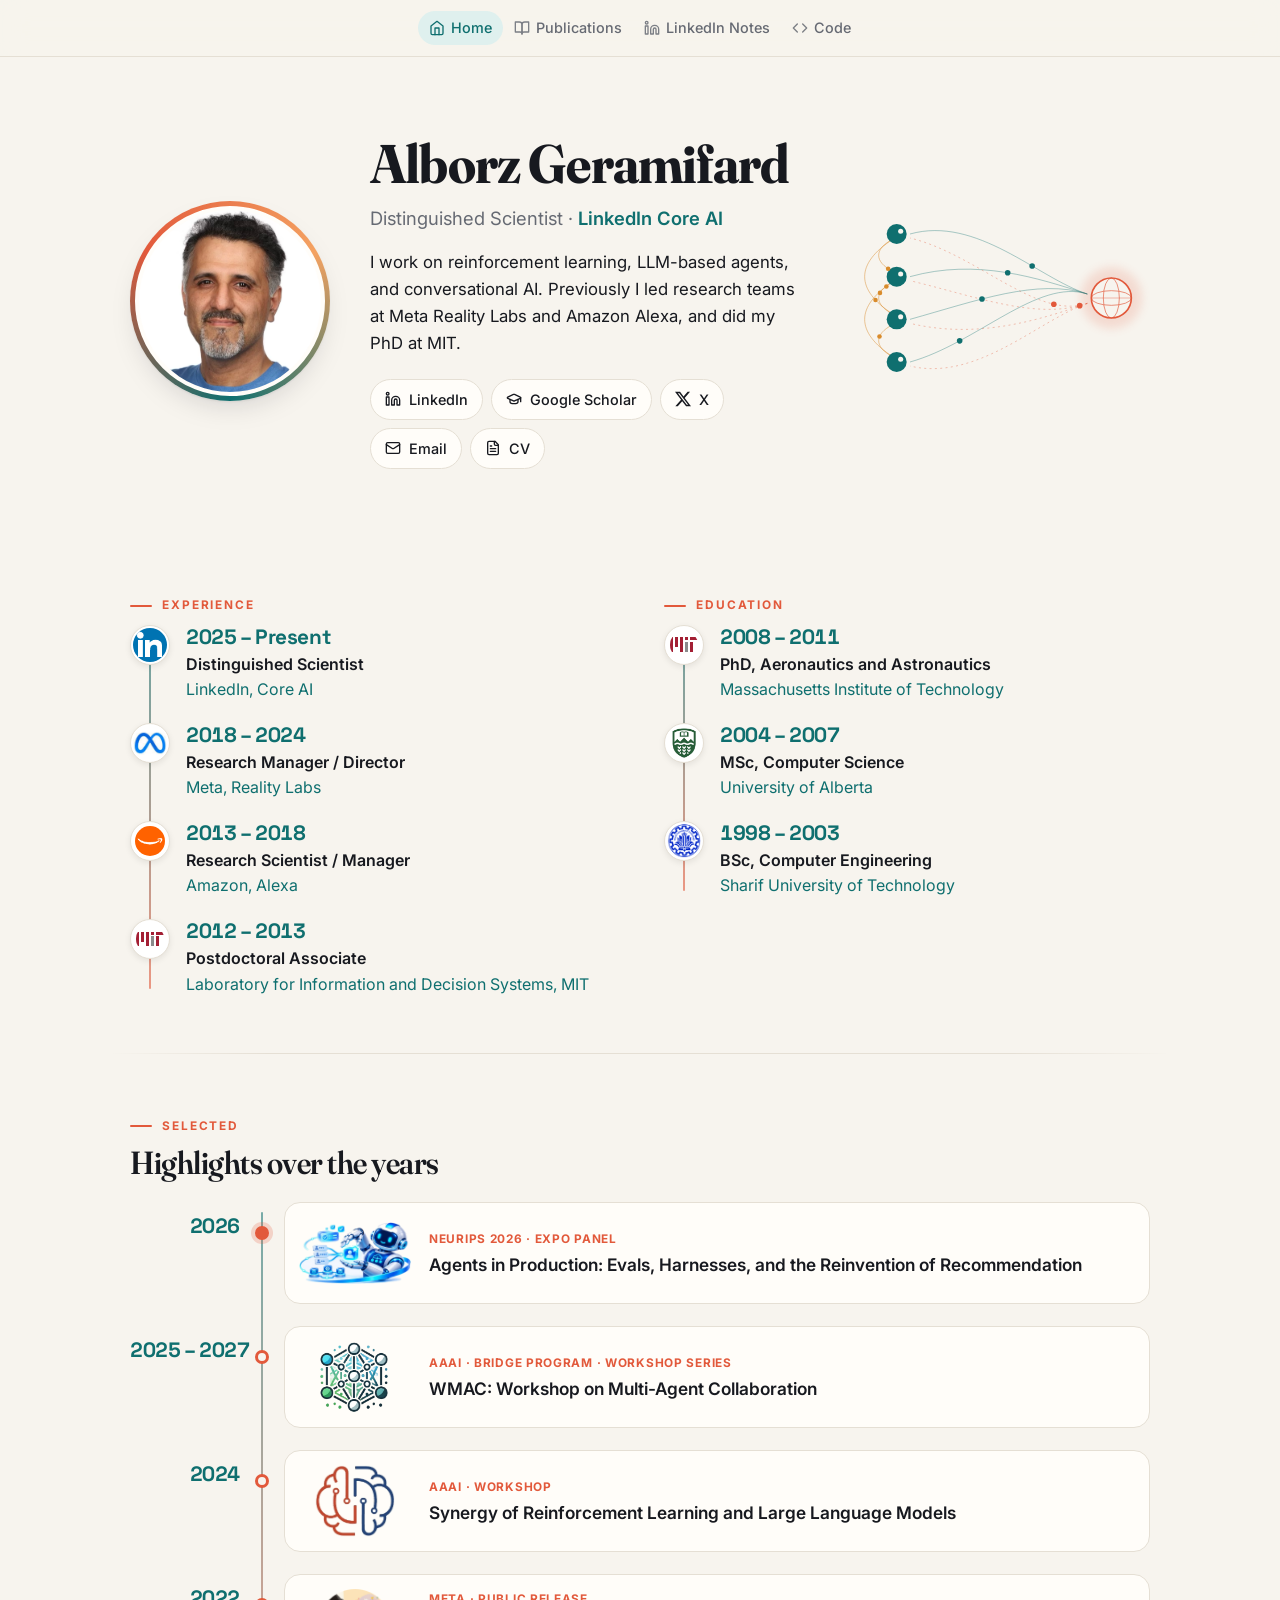
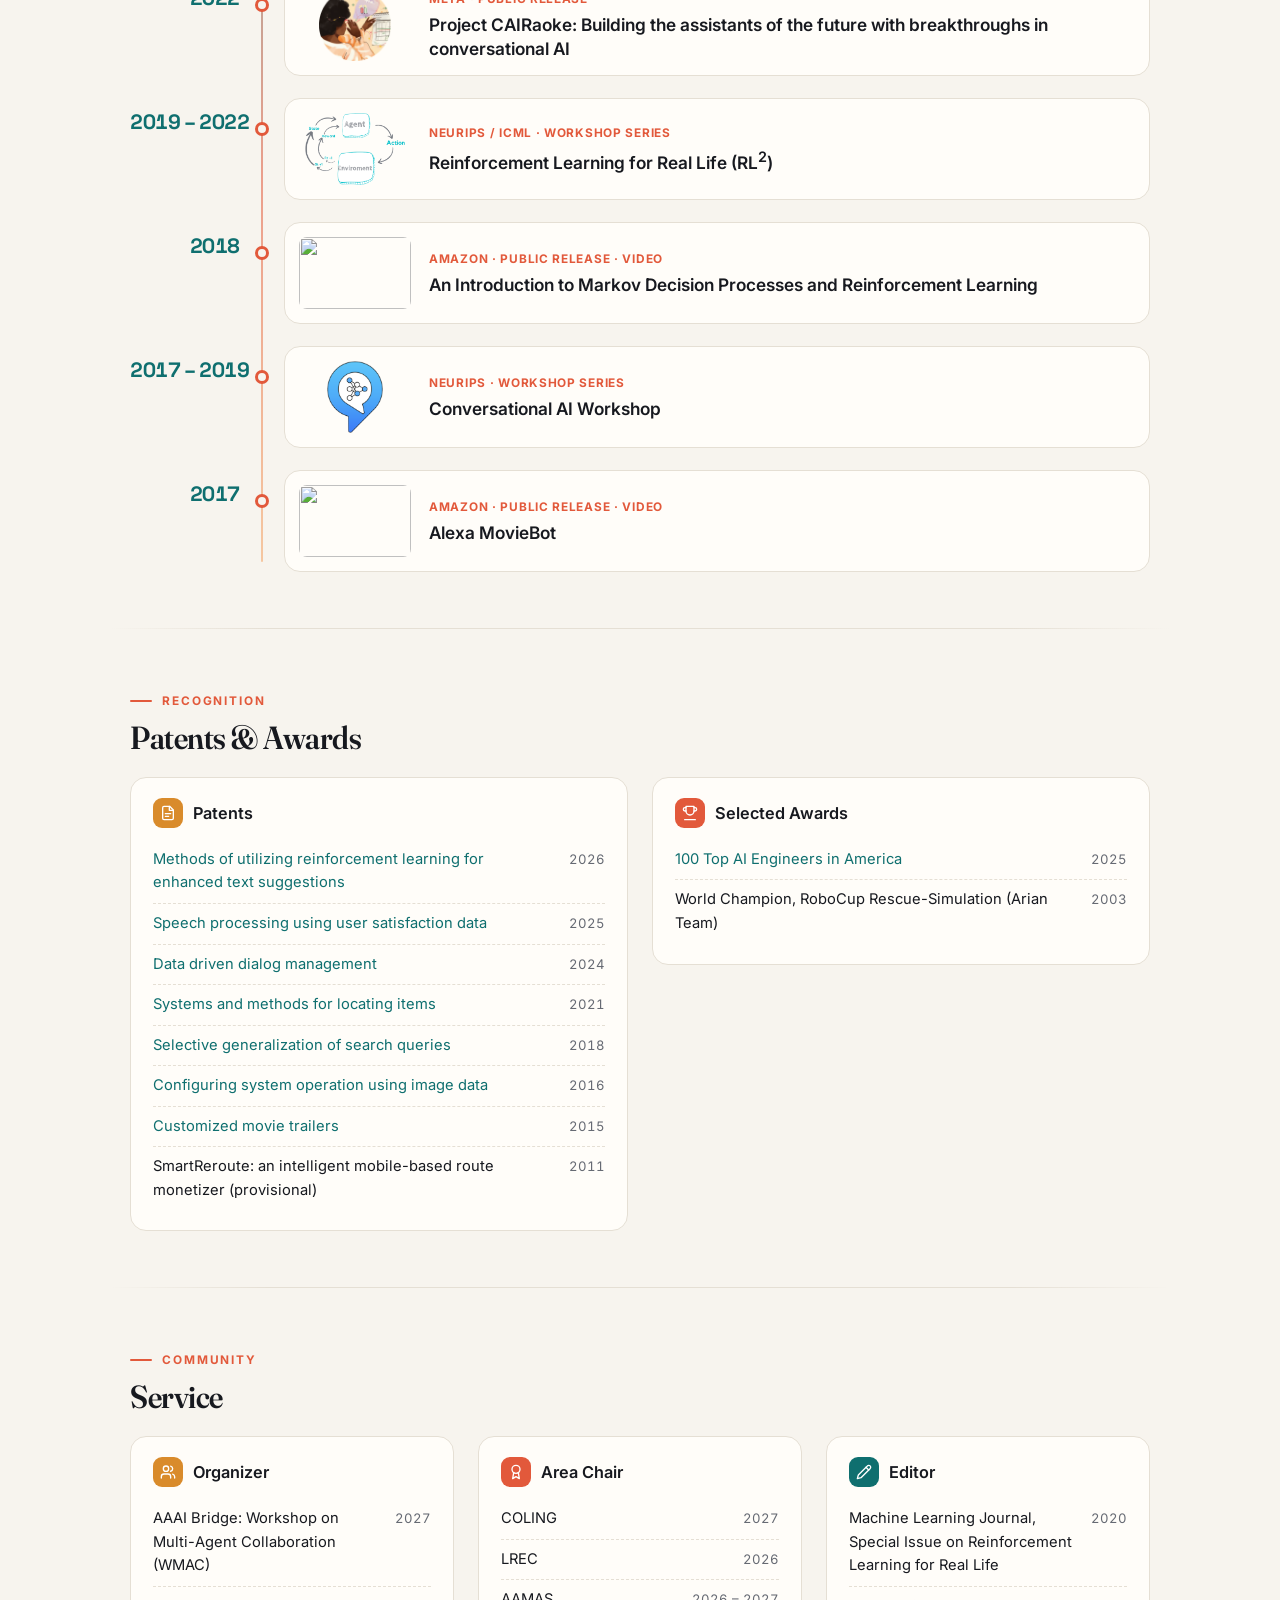
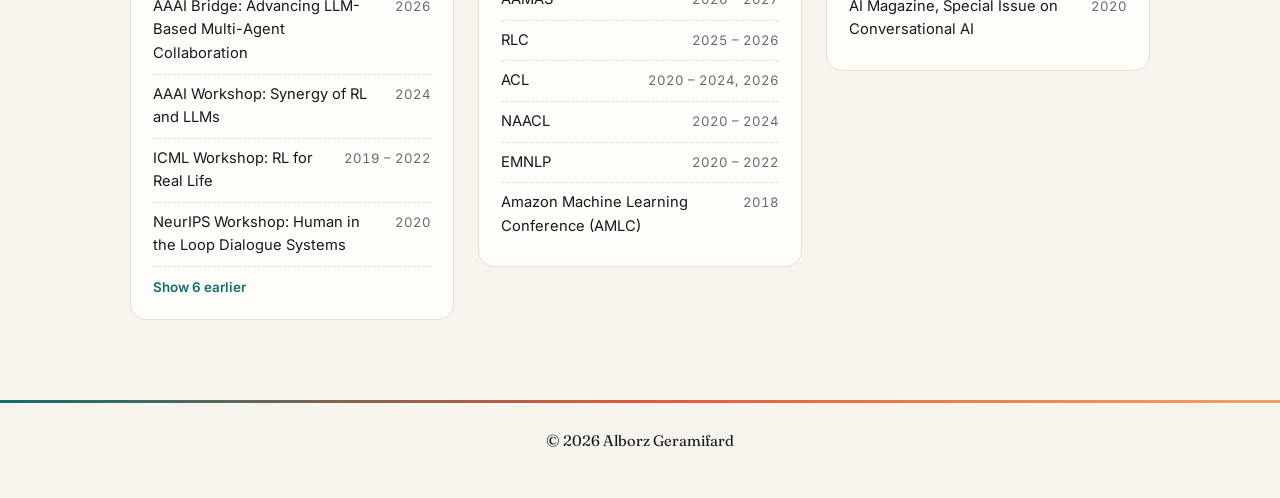
==== commit 0daefb4b: "Service: add COLING 2027 Area Chair Co-Authored-By: Claude Opus 5.5 <noreply@anthropic.com>" ====
--- a/index.html
+++ b/index.html
@@ -255,6 +255,7 @@
       <div>
         <h3><span class="ic"><svg viewBox="0 0 24 24" fill="none" stroke="currentColor" stroke-width="2" stroke-linecap="round" stroke-linejoin="round"><circle cx="12" cy="8" r="6"/><path d="M15.477 12.89 17 22l-5-3-5 3 1.523-9.11"/></svg></span>Area Chair</h3>
         <ul>
+          <li>COLING <span class="yr">2027</span></li>
           <li>LREC <span class="yr">2026</span></li>
           <li>AAMAS <span class="yr">2026 – 2027</span></li>
           <li>RLC <span class="yr">2025 – 2026</span></li>
